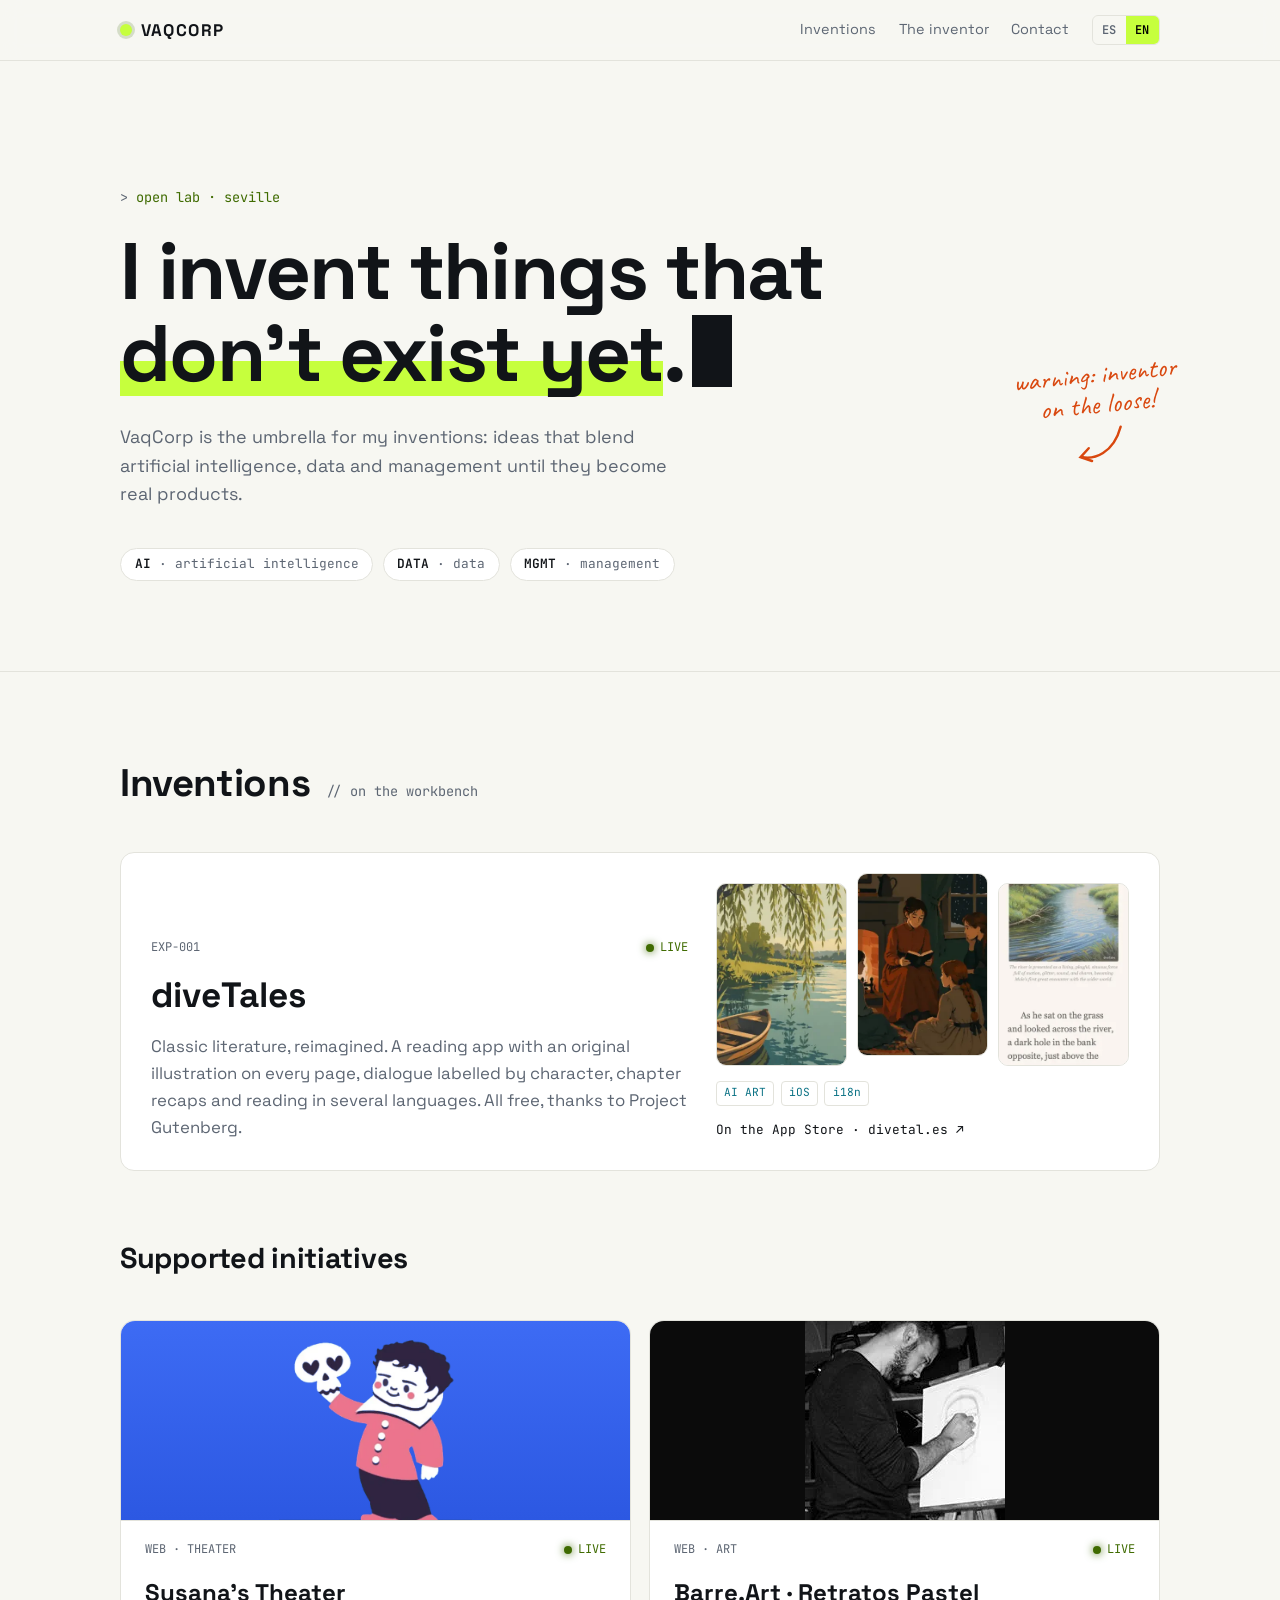
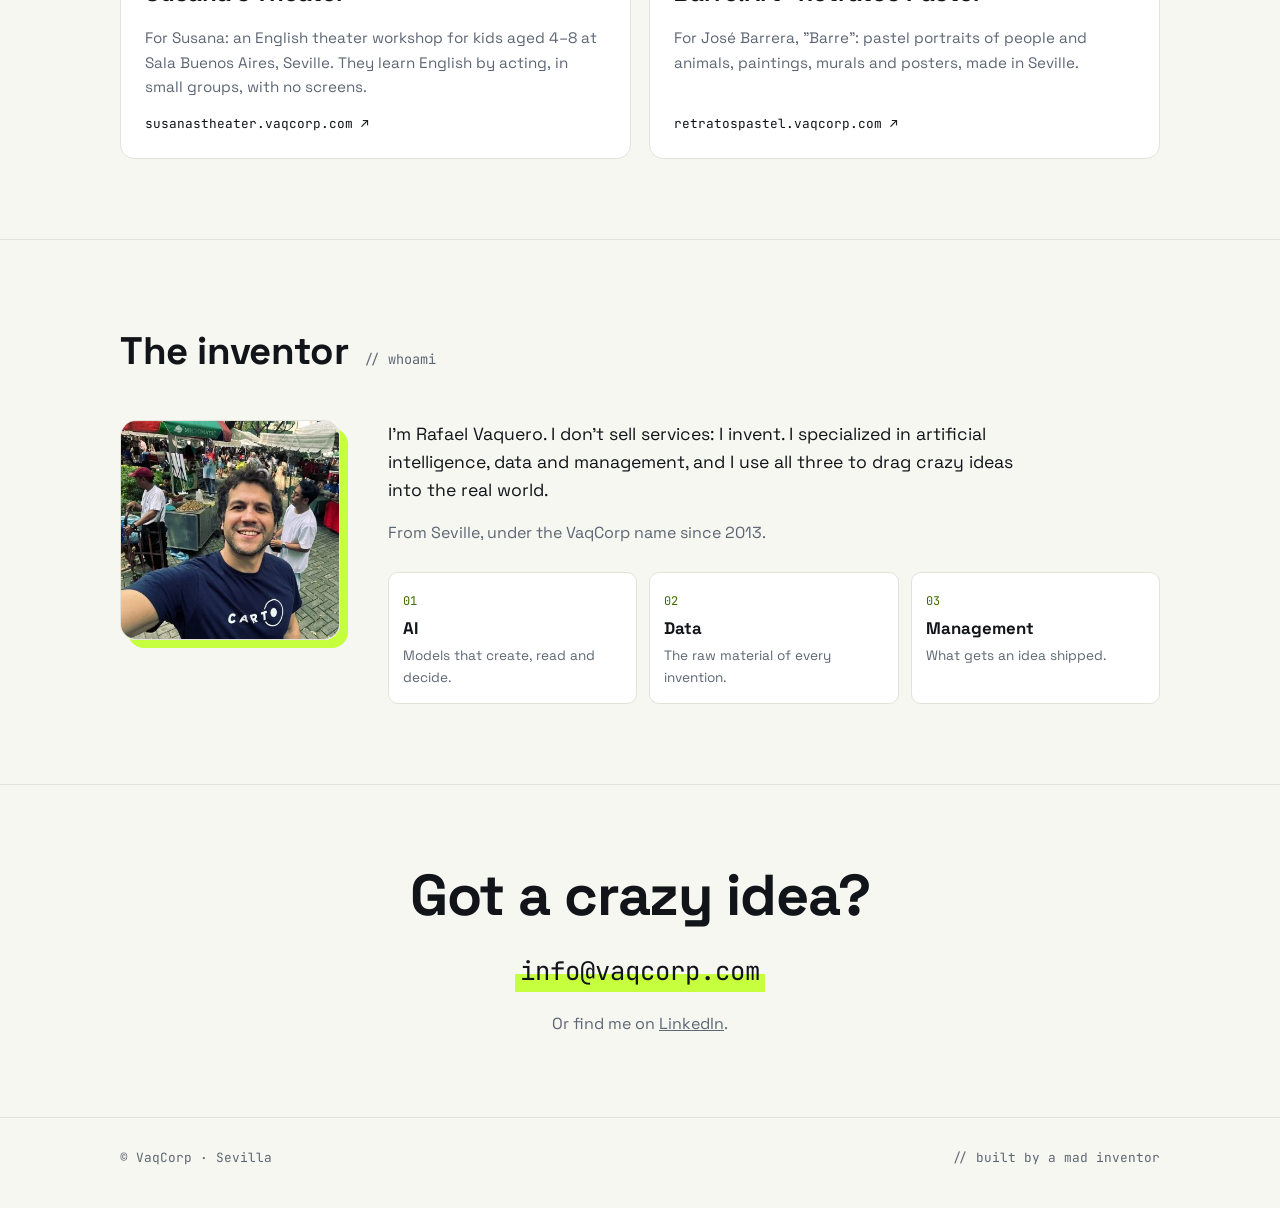
==== index.html @ 62b58700 "Add VaqCorp website Bilingual (ES/EN) single-page site for vaqcorp.com, deployed to GitHub Pages.  C" ====
<!DOCTYPE html>
<html lang="es" data-lang="es">
<head>
<meta charset="UTF-8" />
<meta name="viewport" content="width=device-width, initial-scale=1.0" />
<title>VaqCorp · Rafael Vaquero</title>
<meta name="description" content="VaqCorp — el laboratorio de Rafael Vaquero. IA, datos y gestión convertidos en inventos." />
<link rel="icon" href="data:image/svg+xml,%3Csvg xmlns=%22http://www.w3.org/2000/svg%22 viewBox=%220 0 16 16%22%3E%3Ccircle cx=%228%22 cy=%228%22 r=%227%22 fill=%22%23c6ff3d%22 stroke=%22%23111418%22 stroke-width=%221.5%22/%3E%3C/svg%3E">
<meta property="og:title" content="VaqCorp · Rafael Vaquero" />
<meta property="og:description" content="Inventos con IA, datos y gestión. / Inventions with AI, data and management." />
<meta property="og:image" content="https://vaqcorp.com/img/rafael.webp" />
<link rel="preconnect" href="https://fonts.googleapis.com">
<link rel="preconnect" href="https://fonts.gstatic.com" crossorigin>
<link href="https://fonts.googleapis.com/css2?family=Space+Grotesk:wght@400;500;700&family=JetBrains+Mono:wght@400;600&family=Caveat:wght@600;700&display=swap" rel="stylesheet">
<style>
  :root{--bg:#f7f7f2;--bg-2:#ffffff;--line:#e3e3dc;--text:#111418;--muted:#5d6673;--acc:#c6ff3d;--acc-ink:#3f6b00;--acc-2:#0b7285;--warn:#d9480f}
  *{box-sizing:border-box;margin:0;padding:0}
  html{scroll-behavior:smooth}
  body{background:var(--bg);color:var(--text);font-family:'Space Grotesk',system-ui,sans-serif;line-height:1.6;-webkit-font-smoothing:antialiased}
  [data-lang="es"] [lang="en"],[data-lang="en"] [lang="es"]{display:none!important}
  a{color:inherit}
  .wrap{max-width:1080px;margin:0 auto;padding:0 20px}
  .mono{font-family:'JetBrains Mono',monospace}
  .hand{font-family:'Caveat',cursive}

  nav{position:sticky;top:0;z-index:10;backdrop-filter:blur(10px);background:rgba(247,247,242,.85);border-bottom:1px solid var(--line)}
  nav .wrap{display:flex;align-items:center;justify-content:space-between;height:60px}
  .logo{font-weight:700;letter-spacing:.08em;font-size:1.05rem;text-decoration:none;display:flex;align-items:center;gap:.55rem}
  .logo i{width:12px;height:12px;border-radius:50%;background:var(--acc);box-shadow:0 0 0 3px rgba(63,107,0,.18);display:inline-block}
  .links{display:flex;gap:1.4rem;align-items:center;font-size:.9rem}
  .links a{text-decoration:none;color:var(--muted)} .links a:hover{color:var(--text)}
  .lang{display:flex;border:1px solid var(--line);border-radius:6px;overflow:hidden}
  .lang button{background:none;border:0;color:var(--muted);font:600 .75rem 'JetBrains Mono',monospace;padding:.35rem .6rem;cursor:pointer}
  .lang button[aria-pressed="true"]{background:var(--acc);color:#000}
  @media (max-width:640px){.links a{display:none}}

  .hero{padding:clamp(70px,14vh,150px) 0 90px}
  .hero .wrap{position:relative}
  .tag{color:var(--acc-ink);font-size:.85rem;margin-bottom:1.4rem}
  .tag::before{content:"> ";color:var(--muted)}
  h1{font-size:clamp(2.4rem,7vw,5rem);line-height:1.02;font-weight:700;letter-spacing:-.02em;max-width:14ch}
  h1 em{font-style:normal;background:linear-gradient(transparent 58%,var(--acc) 58%,var(--acc) 92%,transparent 92%)}
  .cursor{display:inline-block;width:.5em;height:.9em;background:var(--text);vertical-align:-.08em;margin-left:.08em;animation:blink 1.1s steps(1) infinite}
  @keyframes blink{50%{opacity:0}}
  .lede{margin-top:1.8rem;max-width:52ch;color:var(--muted);font-size:1.12rem}
  .note{position:absolute;right:0;top:44%;transform:rotate(-6deg);color:var(--warn);font-size:1.7rem;line-height:1.1;text-align:center}
  .note svg{display:block;margin:.3rem auto 0}
  @media (max-width:860px){.note{position:static;transform:rotate(-3deg);margin-top:2rem;text-align:left}.note svg{display:none}}
  .stats{display:flex;flex-wrap:wrap;gap:.6rem;margin-top:2.4rem}
  .chip{border:1px solid var(--line);background:var(--bg-2);border-radius:999px;padding:.35rem .85rem;font-size:.8rem;color:var(--muted)}
  .chip b{color:var(--text);font-weight:600}

  section{padding:80px 0;border-top:1px solid var(--line)}
  .sec-h{display:flex;align-items:baseline;gap:1rem;margin-bottom:2.4rem;flex-wrap:wrap}
  .sec-h h2{font-size:clamp(1.7rem,4vw,2.4rem);letter-spacing:-.01em}
  .sec-h > span{color:var(--muted);font-size:.85rem}

  .exps{display:grid;grid-template-columns:repeat(auto-fit,minmax(290px,1fr));gap:18px}
  .exp{background:var(--bg-2);border:1px solid var(--line);border-radius:14px;padding:24px;display:flex;flex-direction:column;gap:.9rem;text-decoration:none;transition:border-color .2s,transform .2s}
  a.exp:hover{border-color:var(--acc-ink);box-shadow:0 14px 30px -18px rgba(0,0,0,.25);transform:translateY(-3px)}
  .exp-top{display:flex;justify-content:space-between;font-size:.75rem;color:var(--muted)}
  .status{display:flex;align-items:center;gap:.4rem}
  .status::before{content:"";width:8px;height:8px;border-radius:50%;background:currentColor;box-shadow:0 0 8px currentColor}
  .live{color:var(--acc-ink)} .wip{color:var(--warn)}
  .exp h3{font-size:1.5rem}
  .exp p{color:var(--muted);font-size:.95rem;flex:1}
  .exp .stack{display:flex;flex-wrap:wrap;gap:.4rem}
  .exp .stack span{font-size:.7rem;border:1px solid var(--line);border-radius:4px;padding:.15rem .45rem;color:var(--acc-2)}
  .exp .go{font-size:.8rem;color:var(--text)}
  .exp.feature{display:grid;grid-template-columns:minmax(0,1.3fr) minmax(0,1fr);gap:28px;align-items:end;padding:30px}
  .exp.feature h3{font-size:2.2rem;margin:.6rem 0}
  .exp.feature p{font-size:1.05rem;max-width:58ch}
  .feature-side{display:flex;flex-direction:column;gap:.9rem;align-items:flex-start}
  .shots{display:flex;gap:10px;width:100%}
  .shots img{flex:1 1 0;width:0;min-width:0;height:auto;aspect-ratio:5/7;object-fit:cover;border-radius:10px;border:1px solid var(--line)}
  .shots img:nth-child(2){transform:translateY(-10px)}
  .thumb{margin:-24px -24px .3rem;height:200px;overflow:hidden;border-radius:14px 14px 0 0;border-bottom:1px solid var(--line);background:var(--bg)}
  .thumb img{display:block;width:100%;height:100%;transition:transform .4s}
  .thumb img.cover{object-fit:cover;object-position:50% 30%}
  .thumb.gallery{display:flex;gap:2px}
  .thumb.gallery img{flex:1 1 0;width:0;min-width:0}
  .thumb-barre{background:#0b0b0b;display:grid;place-items:center}
  .thumb-barre img{width:200px;height:200px;object-fit:cover}
  .thumb-susana{background:linear-gradient(180deg,#3d6bf4,#2c58e2);display:grid;place-items:end center}
  .thumb-susana img{width:auto;height:180px;object-fit:contain}
  a.exp:hover .thumb img{transform:scale(1.04)}
  @media (max-width:760px){.exp.feature{grid-template-columns:1fr}}
  .sec-h.sub{margin-top:64px}
  .sec-h.sub h2{font-size:clamp(1.4rem,3vw,1.8rem)}

  .about{display:grid;grid-template-columns:220px 1fr;gap:48px;align-items:start}
  @media (max-width:760px){.about{grid-template-columns:1fr}}
  .photo{width:220px;height:220px;object-fit:cover;border-radius:16px;border:1px solid var(--line);box-shadow:8px 8px 0 var(--acc);display:block}
  .about p{font-size:1.1rem;margin-bottom:1rem;max-width:60ch}
  .about p.muted{color:var(--muted);font-size:1rem}
  .pillars{display:grid;grid-template-columns:repeat(3,1fr);gap:12px;margin-top:1.6rem}
  @media (max-width:560px){.pillars{grid-template-columns:1fr}}
  .pillar{border:1px solid var(--line);border-radius:10px;padding:14px;background:var(--bg-2)}
  .pillar .mono{color:var(--acc-ink);font-size:.75rem}
  .pillar h4{margin:.2rem 0 .2rem;font-size:1.05rem}
  .pillar p{font-size:.85rem;color:var(--muted);margin:0}

  .contact{text-align:center}
  .contact h2{font-size:clamp(2rem,6vw,3.6rem);letter-spacing:-.02em;line-height:1.05}
  .contact .mail{display:inline-block;margin-top:1.6rem;font-size:clamp(1.1rem,3.4vw,1.6rem);color:var(--text);text-decoration:none;background:linear-gradient(transparent 55%,var(--acc) 55%);padding:0 .2em}
  .contact .sub{margin-top:1.2rem;color:var(--muted)}
  footer{padding:30px 0 40px;color:var(--muted);font-size:.8rem;border-top:1px solid var(--line)}
  footer .wrap{display:flex;justify-content:space-between;flex-wrap:wrap;gap:.6rem}
</style>
</head>
<body>
<nav><div class="wrap">
  <a class="logo" href="#"><i></i>VAQCORP</a>
  <div class="links">
    <a href="#experimentos"><span lang="es">Inventos</span><span lang="en">Inventions</span></a>
    <a href="#inventor"><span lang="es">El inventor</span><span lang="en">The inventor</span></a>
    <a href="#contacto"><span lang="es">Contacto</span><span lang="en">Contact</span></a>
    <div class="lang" role="group" aria-label="Idioma / Language">
      <button data-set-lang="es">ES</button><button data-set-lang="en">EN</button>
    </div>
  </div>
</div></nav>

<header class="hero"><div class="wrap">
  <p class="tag mono"><span lang="es">laboratorio abierto · sevilla</span><span lang="en">open lab · seville</span></p>
  <h1><span lang="es">Invento cosas que <em>todavía no existen</em>.</span><span lang="en">I invent things that <em>don't exist yet</em>.</span><span class="cursor"></span></h1>
  <p class="lede"><span lang="es">VaqCorp es el paraguas bajo el que viven mis inventos: ideas que combinan inteligencia artificial, datos y gestión para convertirse en productos reales.</span><span lang="en">VaqCorp is the umbrella for my inventions: ideas that blend artificial intelligence, data and management until they become real products.</span></p>
  <div class="stats mono">
    <span class="chip"><b>AI</b> · <span lang="es">inteligencia artificial</span><span lang="en">artificial intelligence</span></span>
    <span class="chip"><b>DATA</b> · <span lang="es">datos</span><span lang="en">data</span></span>
    <span class="chip"><b>MGMT</b> · <span lang="es">gestión</span><span lang="en">management</span></span>
  </div>
  <div class="note hand" aria-hidden="true">
    <span lang="es">¡cuidado, inventor<br>suelto!</span><span lang="en">warning: inventor<br>on the loose!</span>
    <svg width="60" height="40" viewBox="0 0 60 40" fill="none" stroke="currentColor" stroke-width="2.5" stroke-linecap="round"><path d="M50 4 C 40 30, 20 34, 8 30"/><path d="M16 22 L7 30 L18 35"/></svg>
  </div>
</div></header>

<section id="experimentos"><div class="wrap">
  <div class="sec-h"><h2><span lang="es">Inventos</span><span lang="en">Inventions</span></h2><span class="mono">// <span lang="es">en el banco de pruebas</span><span lang="en">on the workbench</span></span></div>
  <a class="exp feature" href="https://divetal.es" target="_blank" rel="noopener">
    <div>
      <div class="exp-top mono"><span>EXP-001</span><span class="status live">LIVE</span></div>
      <h3>diveTales</h3>
      <p><span lang="es">Los clásicos de la literatura, reimaginados. Una app de lectura con una ilustración original en cada página, diálogos etiquetados por personaje, resúmenes por capítulo y lectura en varios idiomas. Todo gratis, gracias a Project Gutenberg.</span><span lang="en">Classic literature, reimagined. A reading app with an original illustration on every page, dialogue labelled by character, chapter recaps and reading in several languages. All free, thanks to Project Gutenberg.</span></p>
    </div>
    <div class="feature-side">
      <div class="shots">
        <img src="img/divetales-1.webp" alt="" width="300" height="420" loading="lazy">
        <img src="img/divetales-2.webp" alt="" width="300" height="420" loading="lazy">
        <img src="img/divetales-3.webp" alt="" width="300" height="420" loading="lazy">
      </div>
      <div class="stack mono"><span>AI ART</span><span>iOS</span><span>i18n</span></div>
      <span class="go mono"><span lang="es">Disponible en App Store</span><span lang="en">On the App Store</span> · divetal.es ↗</span>
    </div>
  </a>

  <div class="sec-h sub"><h2><span lang="es">Iniciativas apoyadas</span><span lang="en">Supported initiatives</span></h2></div>
  <div class="exps">
    <a class="exp" href="https://susanastheater.vaqcorp.com" target="_blank" rel="noopener">
      <div class="thumb thumb-susana"><img src="img/susana.webp" alt="" width="480" height="449" loading="lazy"></div>
      <div class="exp-top mono"><span><span lang="es">WEB · TEATRO</span><span lang="en">WEB · THEATER</span></span><span class="status live">LIVE</span></div>
      <h3>Susana's Theater</h3>
      <p><span lang="es">Para Susana: un taller de teatro en inglés para niños de 4 a 8 años en la Sala Buenos Aires de Sevilla. Aprenden inglés actuando, en grupos reducidos y sin pantallas.</span><span lang="en">For Susana: an English theater workshop for kids aged 4–8 at Sala Buenos Aires, Seville. They learn English by acting, in small groups, with no screens.</span></p>
      <span class="go mono">susanastheater.vaqcorp.com ↗</span>
    </a>
    <a class="exp" href="http://retratospastel.vaqcorp.com" target="_blank" rel="noopener">
      <div class="thumb thumb-barre"><img src="img/barre.webp" alt="José Barrera dibujando un retrato" width="200" height="200" loading="lazy"></div>
      <div class="exp-top mono"><span><span lang="es">WEB · ARTE</span><span lang="en">WEB · ART</span></span><span class="status live">LIVE</span></div>
      <h3>Barre.Art · Retratos Pastel</h3>
      <p><span lang="es">Para José Barrera, «Barre»: retratos al pastel de personas y animales, cuadros, murales y carteles, pintados en Sevilla.</span><span lang="en">For José Barrera, "Barre": pastel portraits of people and animals, paintings, murals and posters, made in Seville.</span></p>
      <span class="go mono">retratospastel.vaqcorp.com ↗</span>
    </a>
  </div>
</div></section>

<section id="inventor"><div class="wrap">
  <div class="sec-h"><h2><span lang="es">El inventor</span><span lang="en">The inventor</span></h2><span class="mono">// whoami</span></div>
  <div class="about">
    <img class="photo" src="img/rafael.webp" alt="Rafael Vaquero" width="400" height="400">
    <div>
      <p><span lang="es">Soy Rafael Vaquero. No vendo servicios: invento. Me especialicé en inteligencia artificial, datos y gestión, y uso las tres cosas para llevar ideas locas hasta el mundo real.</span><span lang="en">I'm Rafael Vaquero. I don't sell services: I invent. I specialized in artificial intelligence, data and management, and I use all three to drag crazy ideas into the real world.</span></p>
      <p class="muted"><span lang="es">Desde Sevilla, bajo el nombre de VaqCorp desde 2013.</span><span lang="en">From Seville, under the VaqCorp name since 2013.</span></p>
      <div class="pillars">
        <div class="pillar"><span class="mono">01</span><h4>AI</h4><p><span lang="es">Modelos que crean, leen y deciden.</span><span lang="en">Models that create, read and decide.</span></p></div>
        <div class="pillar"><span class="mono">02</span><h4><span lang="es">Datos</span><span lang="en">Data</span></h4><p><span lang="es">La materia prima de cada invento.</span><span lang="en">The raw material of every invention.</span></p></div>
        <div class="pillar"><span class="mono">03</span><h4><span lang="es">Gestión</span><span lang="en">Management</span></h4><p><span lang="es">Lo que hace que una idea se lance.</span><span lang="en">What gets an idea shipped.</span></p></div>
      </div>
    </div>
  </div>
</div></section>

<section id="contacto" class="contact"><div class="wrap">
  <h2><span lang="es">¿Tienes una idea loca?</span><span lang="en">Got a crazy idea?</span></h2>
  <a class="mail mono" href="mailto:info@vaqcorp.com">info@vaqcorp.com</a>
  <p class="sub"><span lang="es">O escríbeme en</span><span lang="en">Or find me on</span> <a href="https://www.linkedin.com/in/rafael-vaquero-4687ab69/" target="_blank" rel="noopener">LinkedIn</a>.</p>
</div></section>

<footer><div class="wrap mono"><span>© VaqCorp · Sevilla</span><span>// built by a mad inventor</span></div></footer>

<script>
  const root=document.documentElement;
  function setLang(l){root.dataset.lang=l;root.lang=l;try{localStorage.setItem('lang',l)}catch(e){}
    document.querySelectorAll('[data-set-lang]').forEach(b=>b.setAttribute('aria-pressed',b.dataset.setLang===l))}
  document.querySelectorAll('[data-set-lang]').forEach(b=>b.addEventListener('click',()=>setLang(b.dataset.setLang)));
  let saved;try{saved=localStorage.getItem('lang')}catch(e){}
  setLang(saved||((navigator.language||'es').toLowerCase().startsWith('es')?'es':'en'));
</script>
</body>
</html>
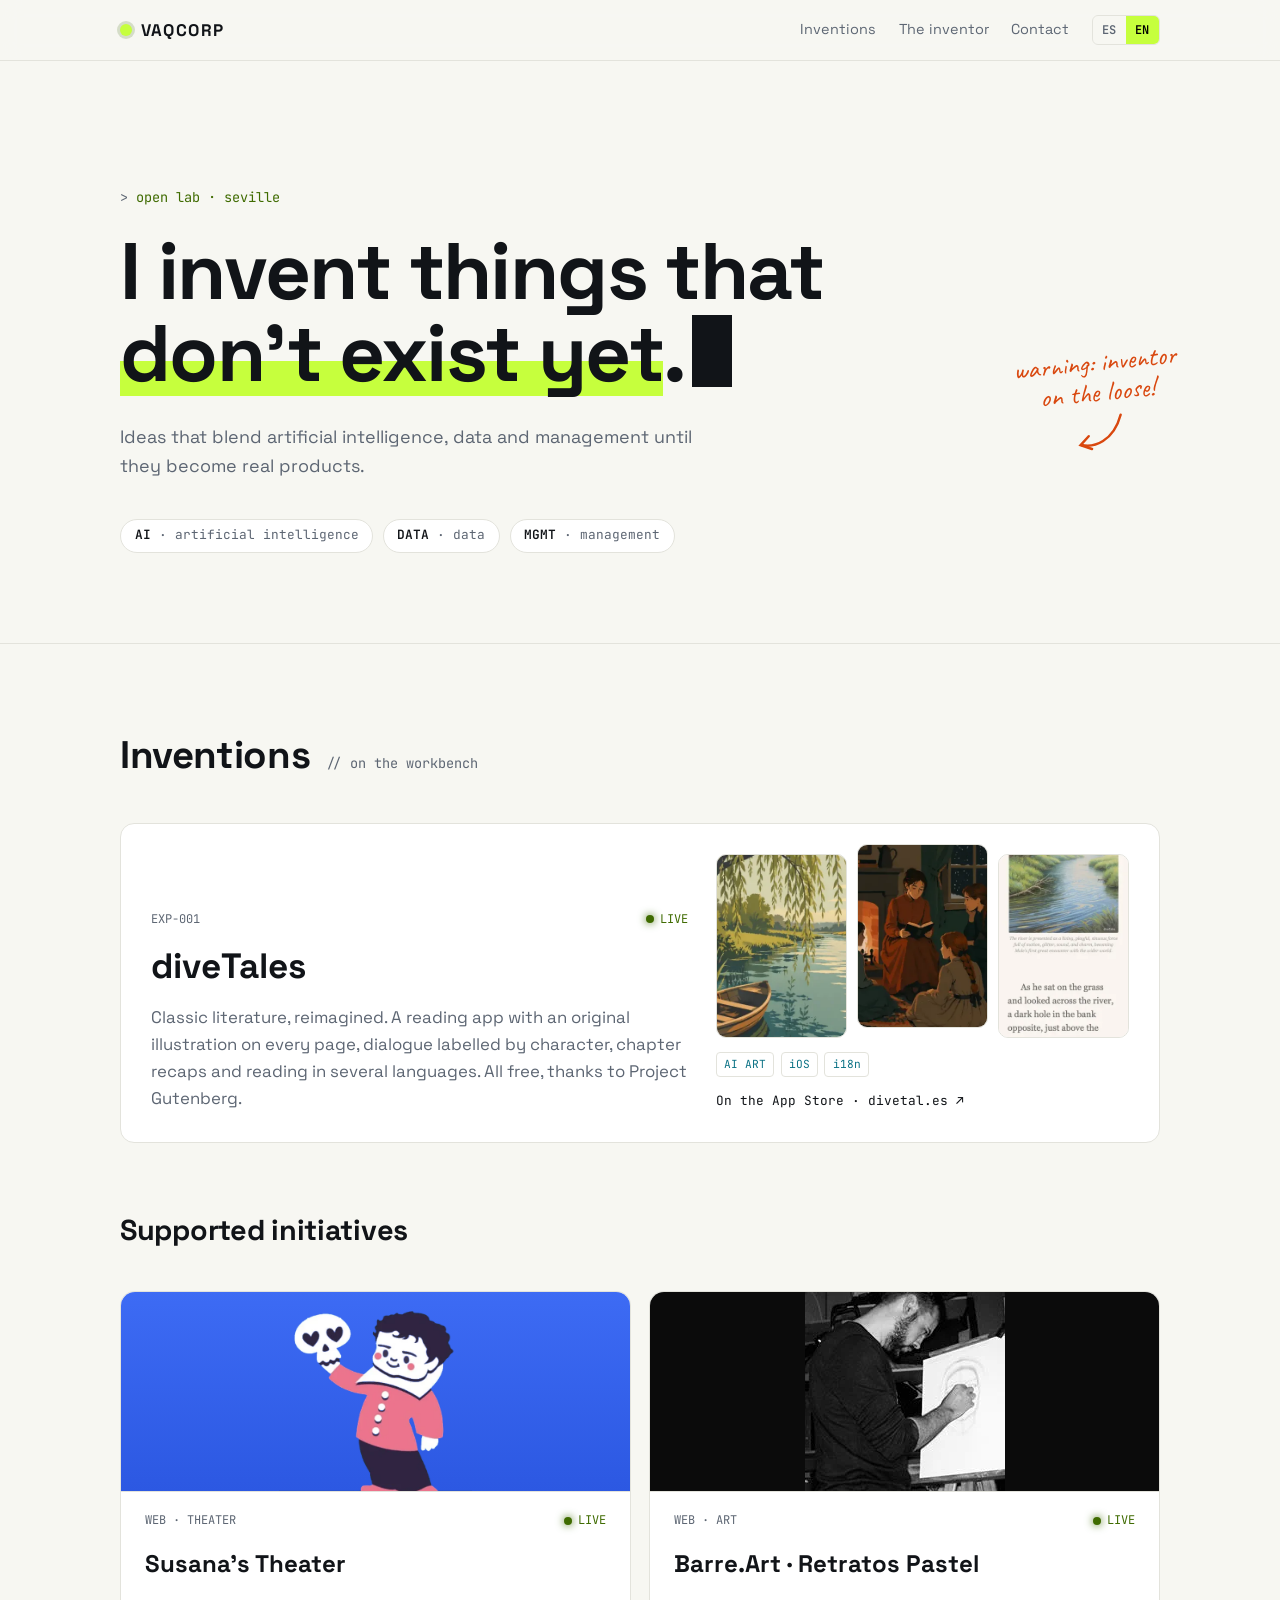
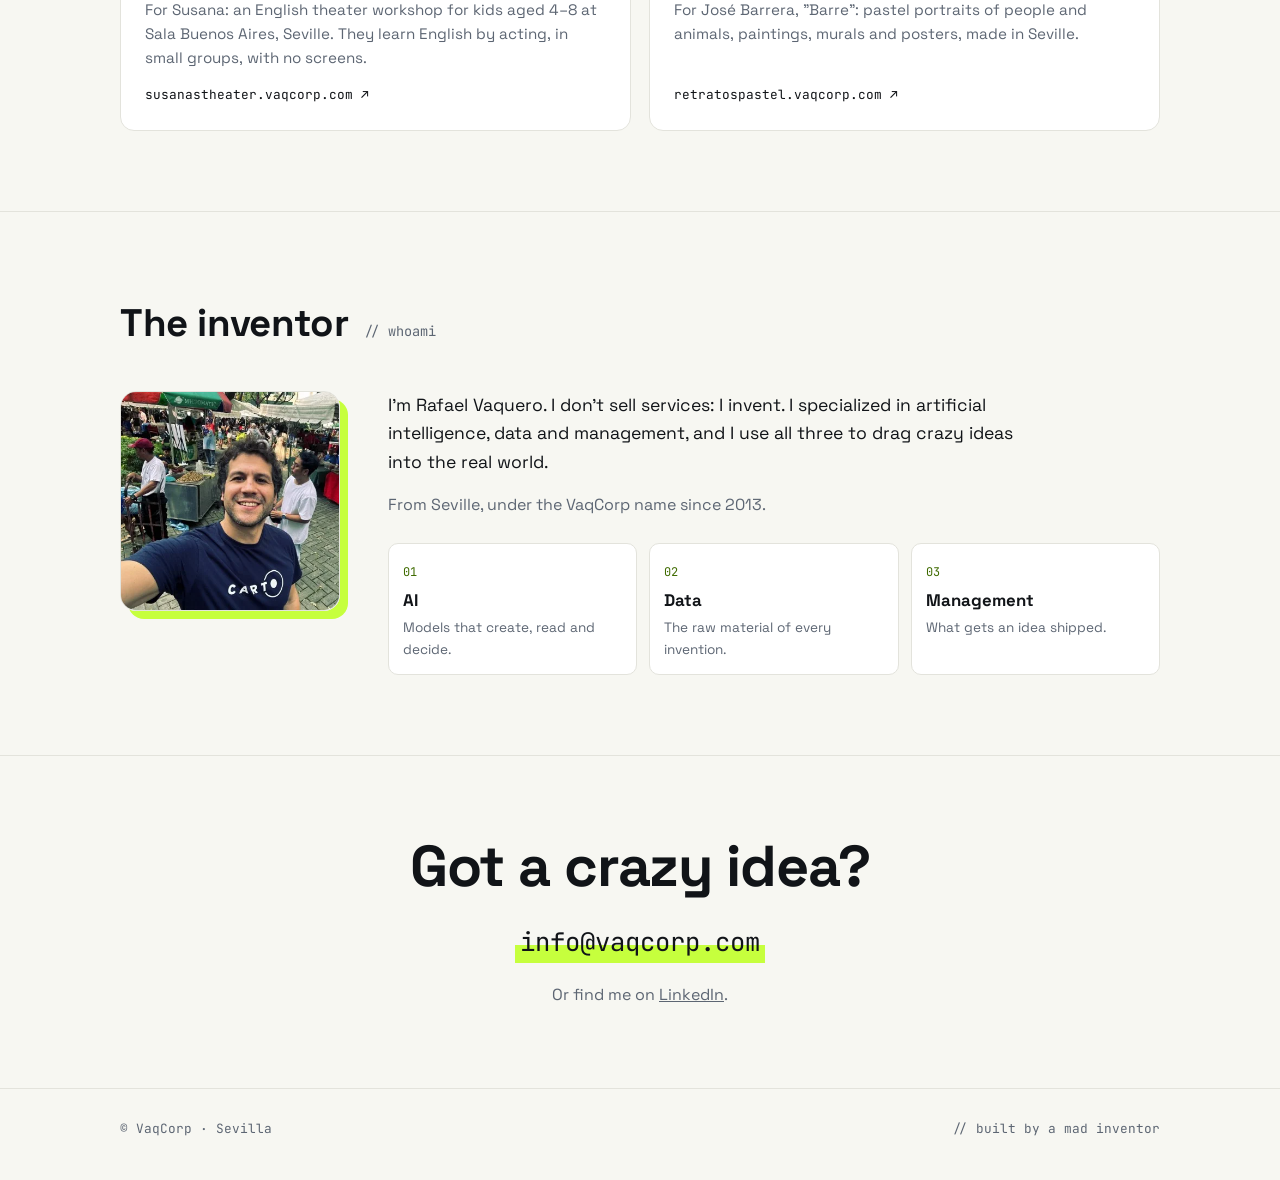
==== commit fee0b6e9: "Drop 'umbrella' line from hero Co-Authored-By: Claude Opus 5.5 <noreply@anthropic.com> Claude-Sessio" ====
--- a/index.html
+++ b/index.html
@@ -124,7 +124,7 @@
 <header class="hero"><div class="wrap">
   <p class="tag mono"><span lang="es">laboratorio abierto · sevilla</span><span lang="en">open lab · seville</span></p>
   <h1><span lang="es">Invento cosas que <em>todavía no existen</em>.</span><span lang="en">I invent things that <em>don't exist yet</em>.</span><span class="cursor"></span></h1>
-  <p class="lede"><span lang="es">VaqCorp es el paraguas bajo el que viven mis inventos: ideas que combinan inteligencia artificial, datos y gestión para convertirse en productos reales.</span><span lang="en">VaqCorp is the umbrella for my inventions: ideas that blend artificial intelligence, data and management until they become real products.</span></p>
+  <p class="lede"><span lang="es">Ideas que combinan inteligencia artificial, datos y gestión hasta convertirse en productos reales.</span><span lang="en">Ideas that blend artificial intelligence, data and management until they become real products.</span></p>
   <div class="stats mono">
     <span class="chip"><b>AI</b> · <span lang="es">inteligencia artificial</span><span lang="en">artificial intelligence</span></span>
     <span class="chip"><b>DATA</b> · <span lang="es">datos</span><span lang="en">data</span></span>
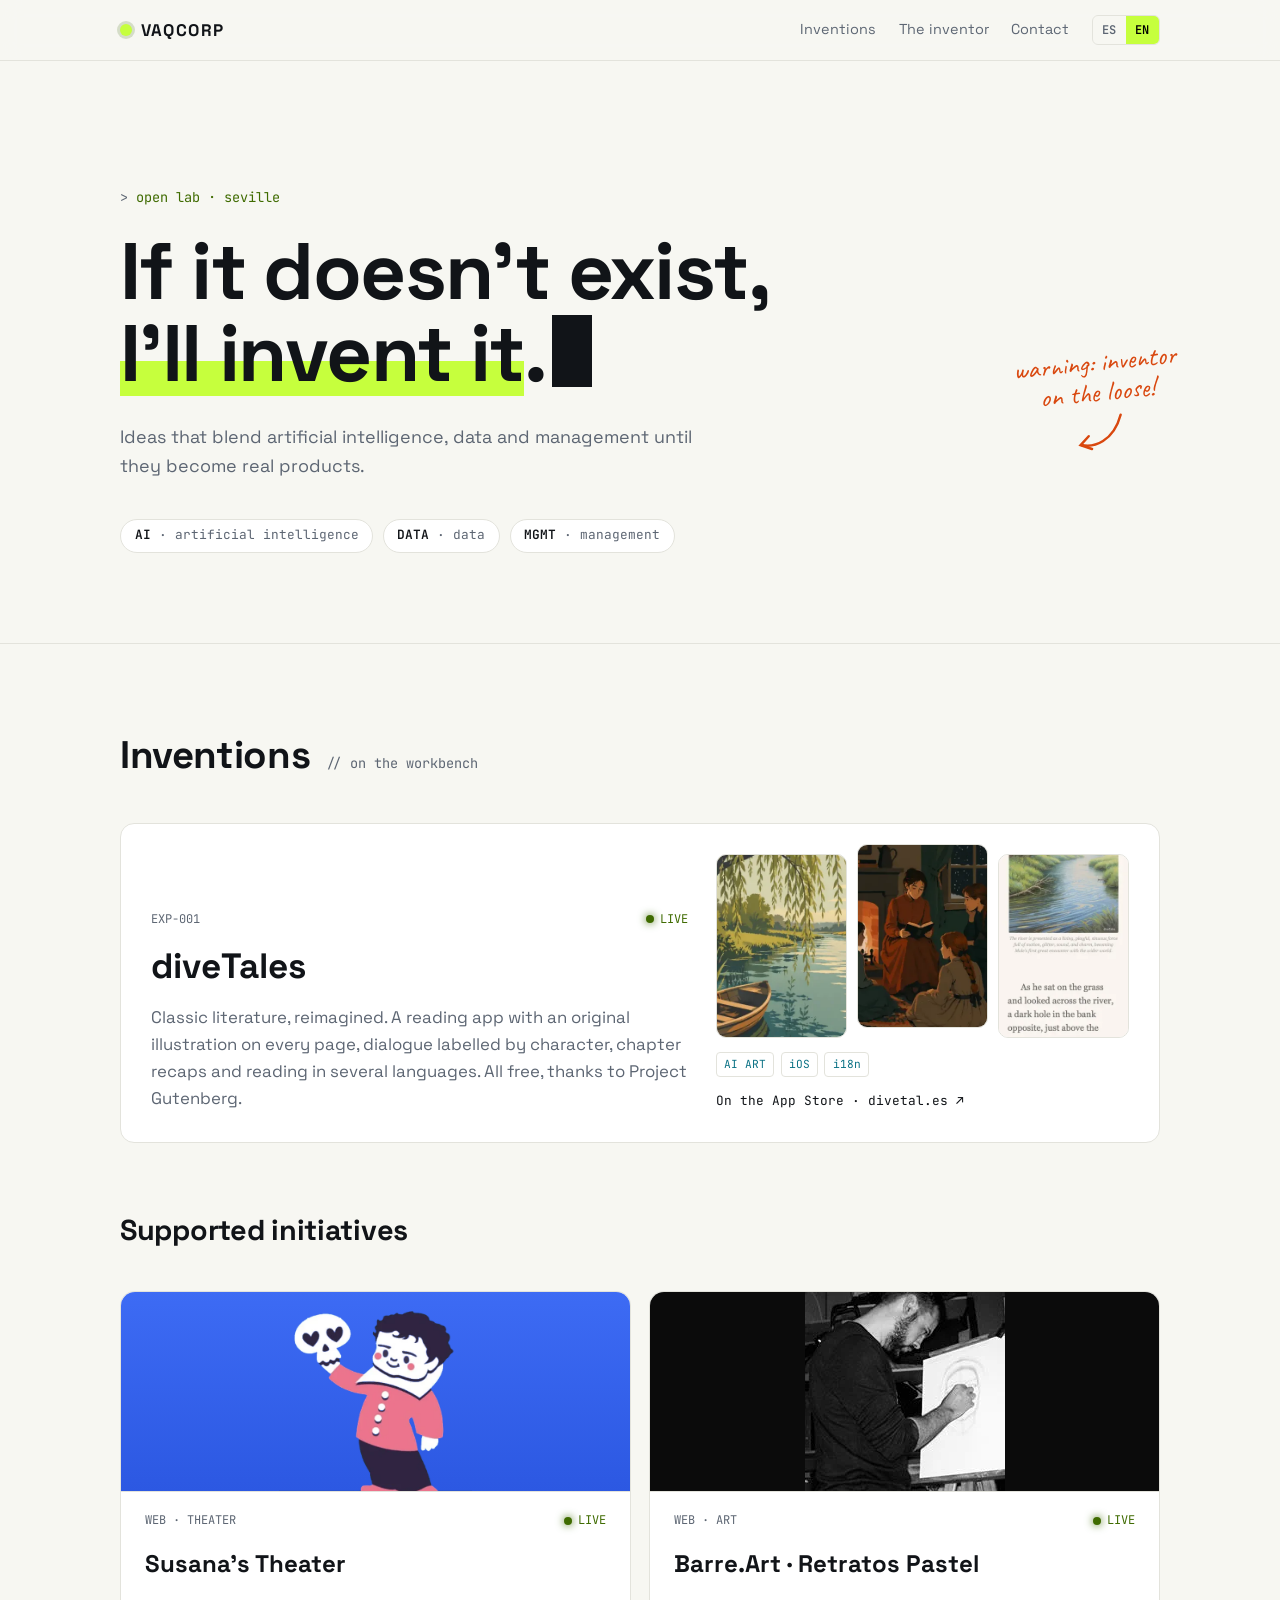
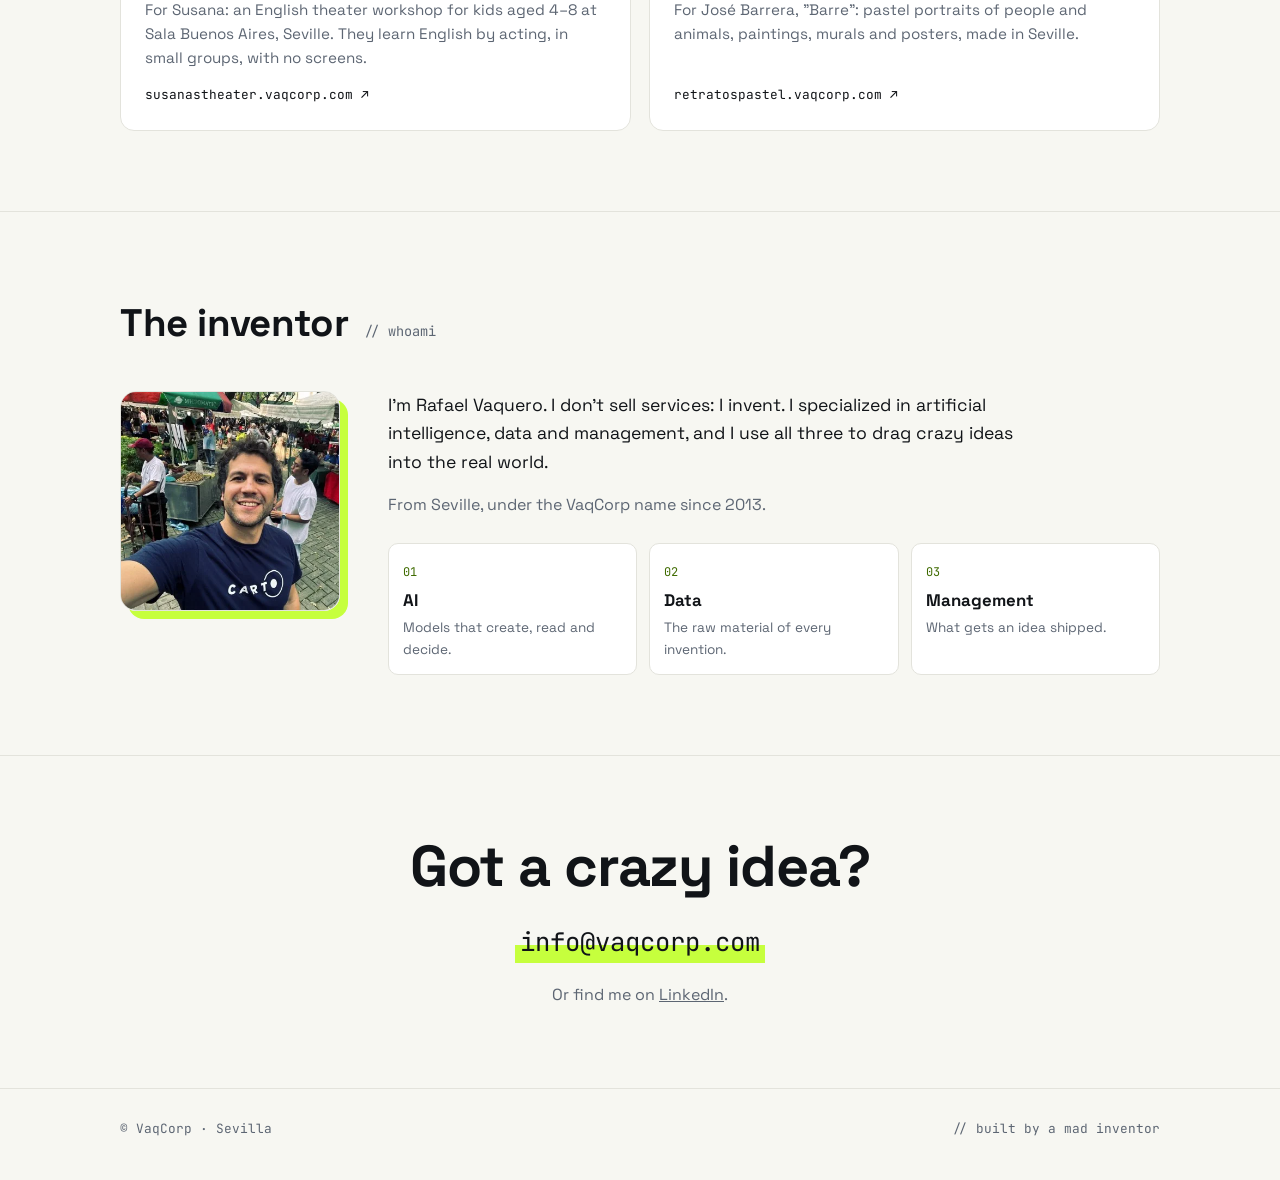
==== commit 55c86cda: "New headline: 'Si no existe, lo invento' Co-Authored-By: Claude Opus 5.5 <noreply@anthropic.com> Cla" ====
--- a/index.html
+++ b/index.html
@@ -123,7 +123,7 @@
 
 <header class="hero"><div class="wrap">
   <p class="tag mono"><span lang="es">laboratorio abierto · sevilla</span><span lang="en">open lab · seville</span></p>
-  <h1><span lang="es">Invento cosas que <em>todavía no existen</em>.</span><span lang="en">I invent things that <em>don't exist yet</em>.</span><span class="cursor"></span></h1>
+  <h1><span lang="es">Si no existe, <em>lo invento</em>.</span><span lang="en">If it doesn't exist, <em>I'll invent it</em>.</span><span class="cursor"></span></h1>
   <p class="lede"><span lang="es">Ideas que combinan inteligencia artificial, datos y gestión hasta convertirse en productos reales.</span><span lang="en">Ideas that blend artificial intelligence, data and management until they become real products.</span></p>
   <div class="stats mono">
     <span class="chip"><b>AI</b> · <span lang="es">inteligencia artificial</span><span lang="en">artificial intelligence</span></span>
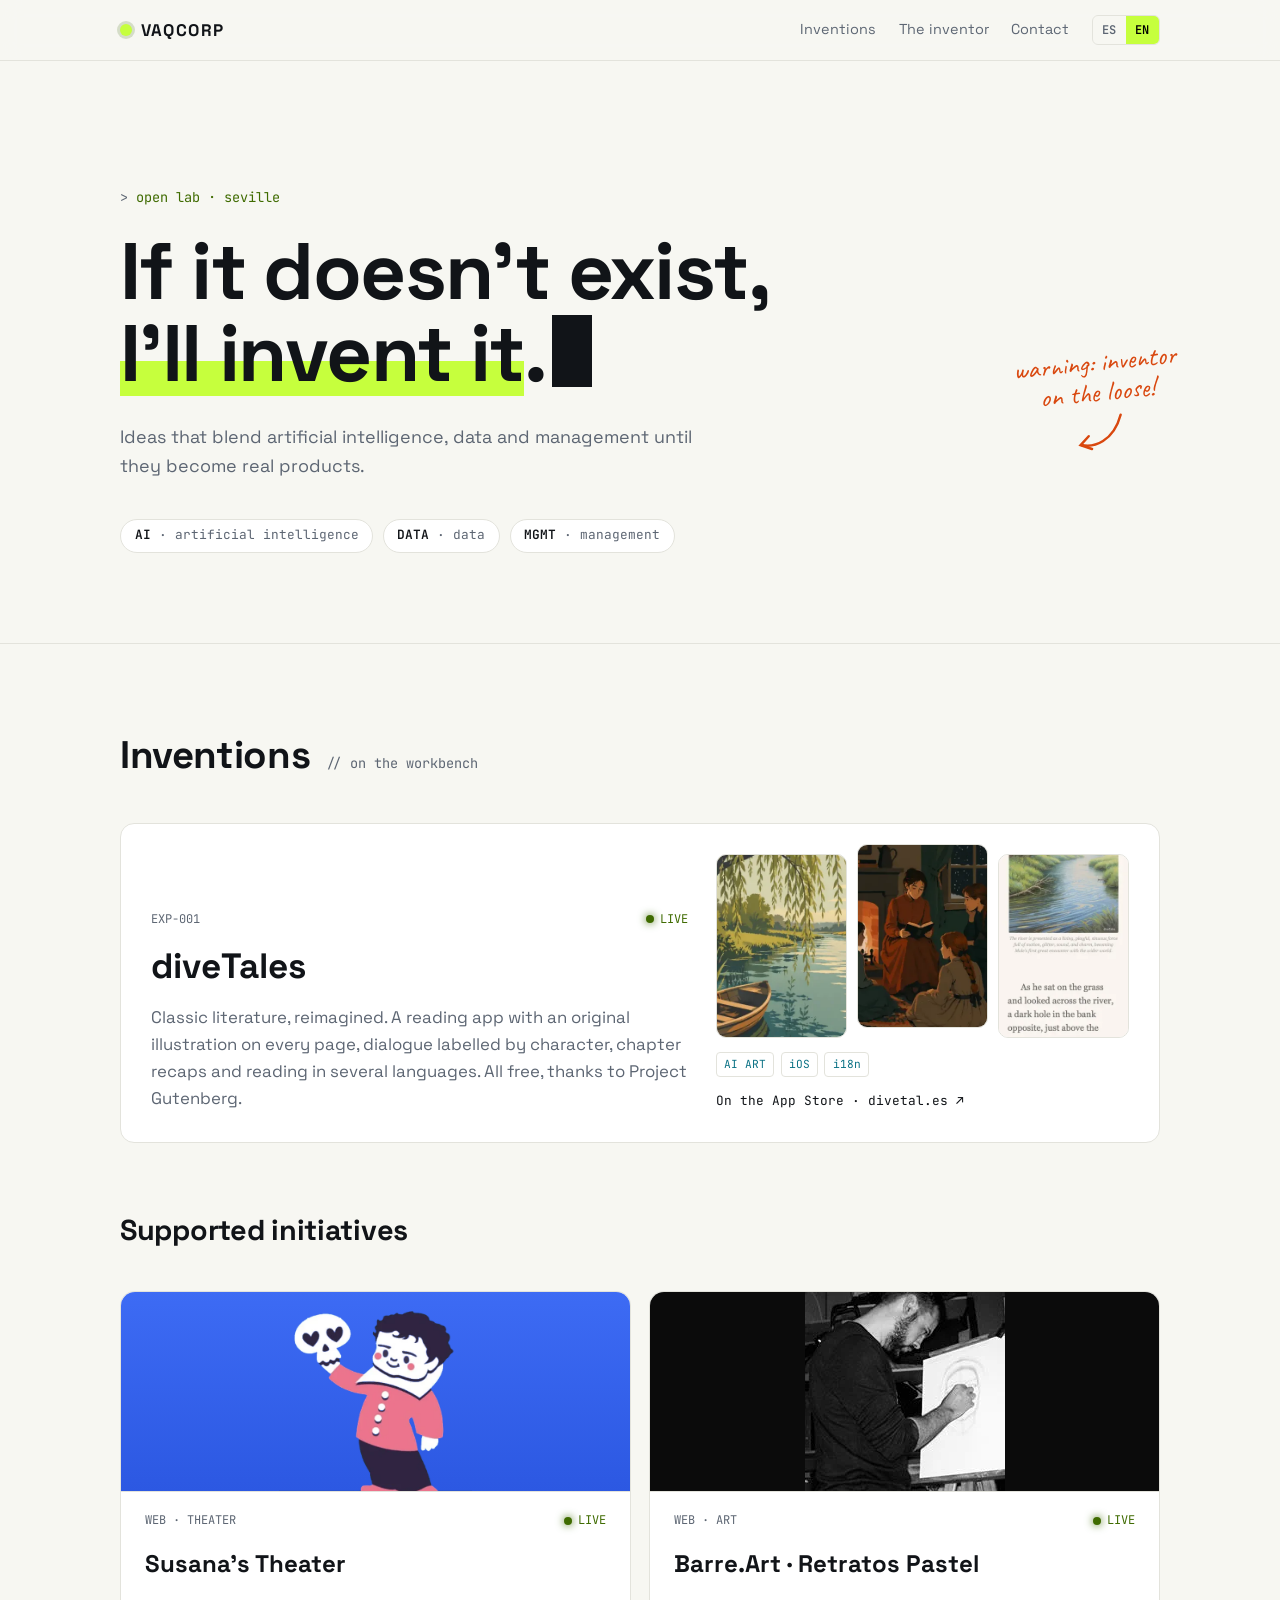
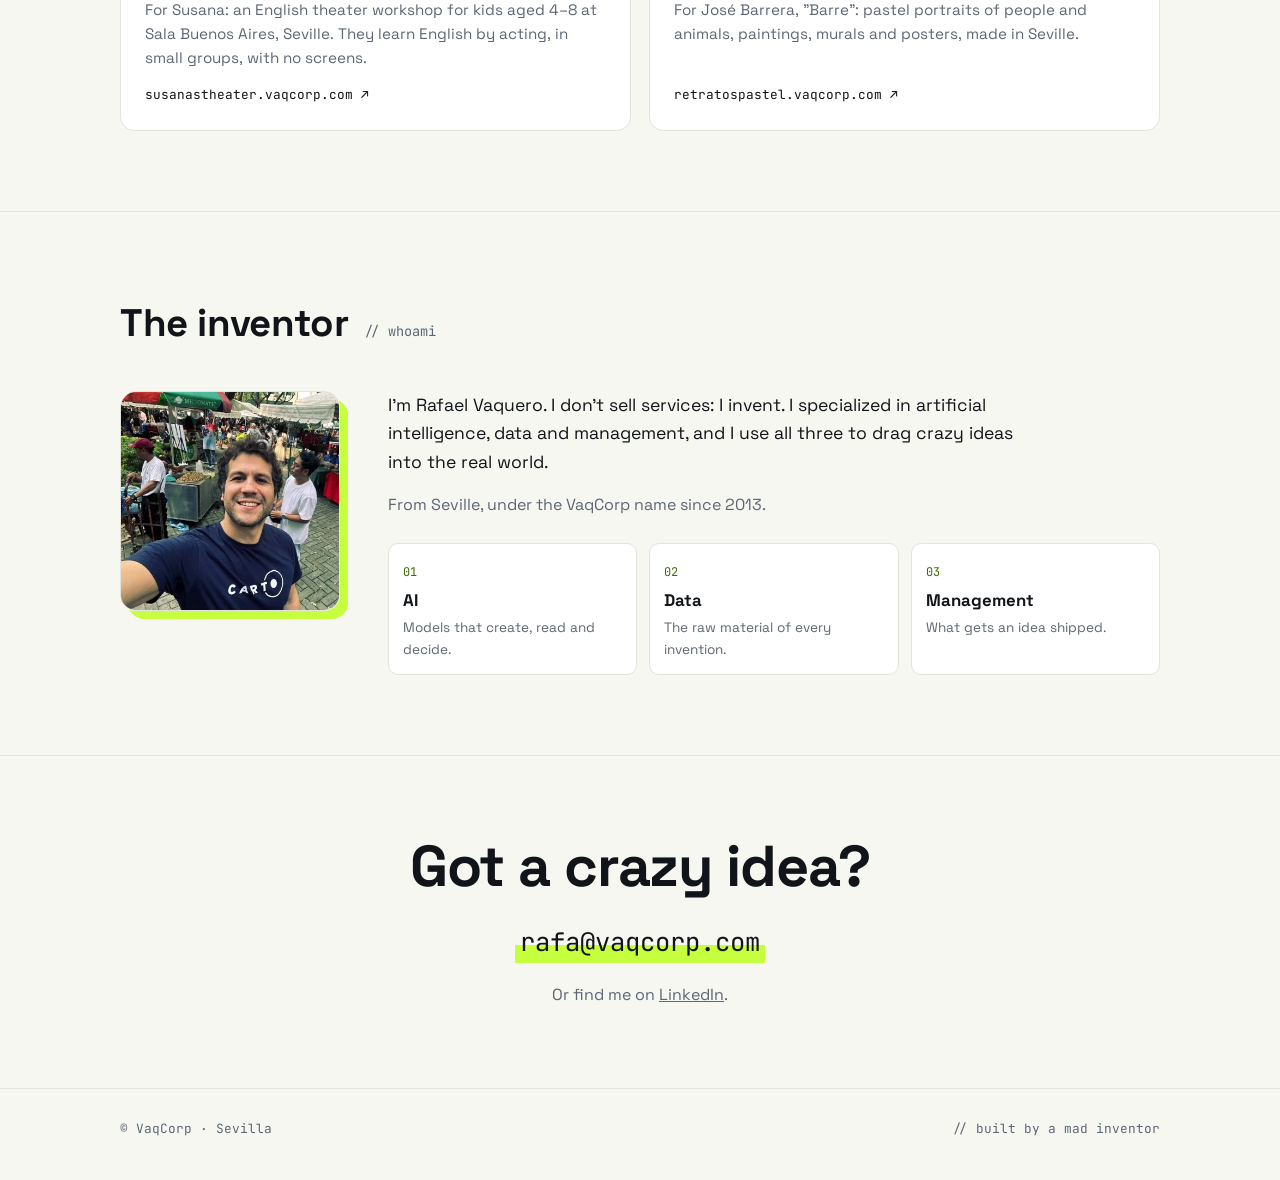
==== commit 4c22d3fa: "Use rafa@vaqcorp.com as contact email Co-Authored-By: Claude Opus 5.5 <noreply@anthropic.com> Claude" ====
--- a/index.html
+++ b/index.html
@@ -192,7 +192,7 @@
 
 <section id="contacto" class="contact"><div class="wrap">
   <h2><span lang="es">¿Tienes una idea loca?</span><span lang="en">Got a crazy idea?</span></h2>
-  <a class="mail mono" href="mailto:info@vaqcorp.com">info@vaqcorp.com</a>
+  <a class="mail mono" href="mailto:rafa@vaqcorp.com">rafa@vaqcorp.com</a>
   <p class="sub"><span lang="es">O escríbeme en</span><span lang="en">Or find me on</span> <a href="https://www.linkedin.com/in/rafael-vaquero-4687ab69/" target="_blank" rel="noopener">LinkedIn</a>.</p>
 </div></section>
 
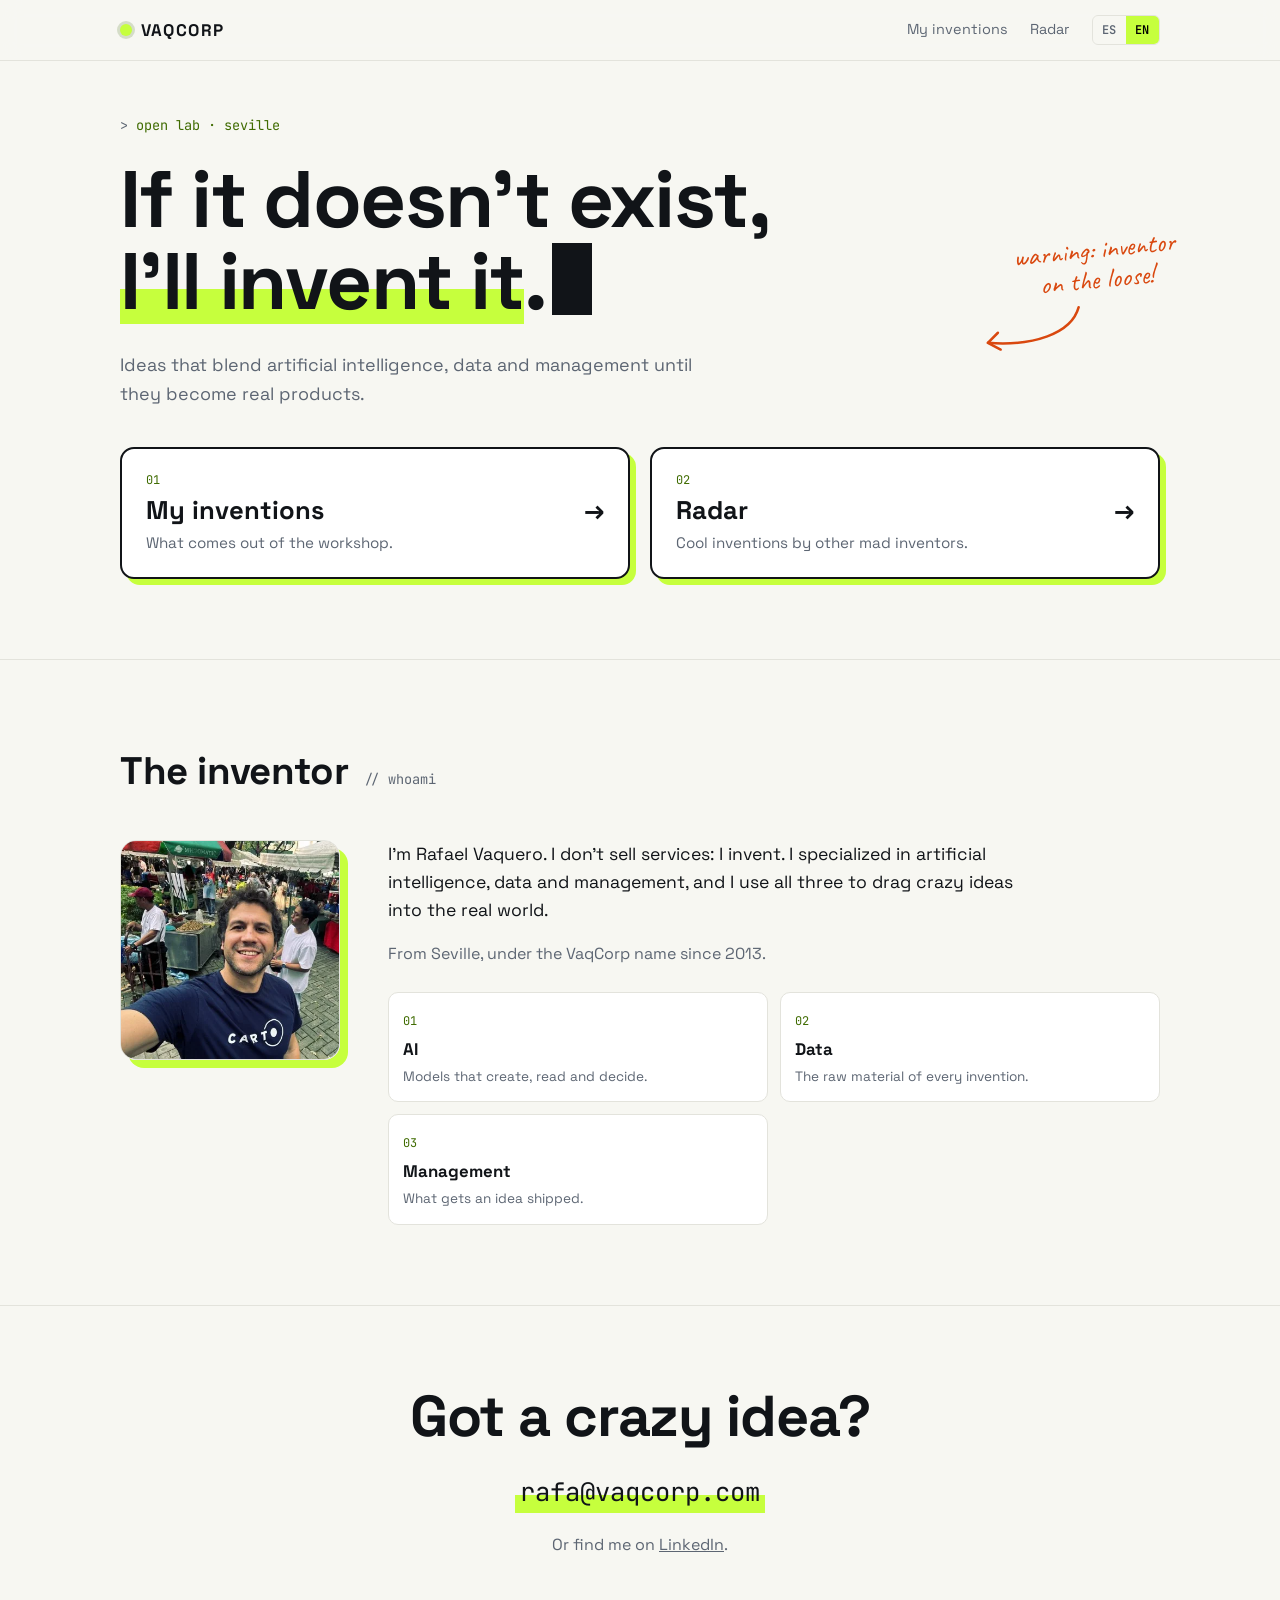
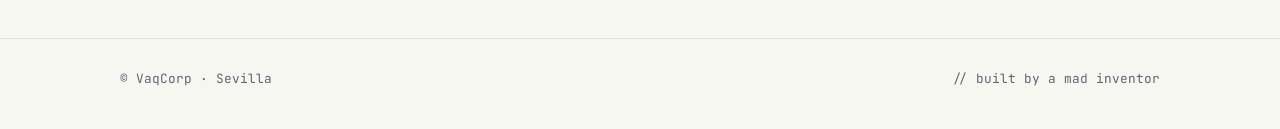
==== commit be38e8b6: "Split site into pages and add Radar Home now links to separate Mis inventos and Radar pages. Radar l" ====
--- a/index.html
+++ b/index.html
@@ -12,109 +12,15 @@
 <link rel="preconnect" href="https://fonts.googleapis.com">
 <link rel="preconnect" href="https://fonts.gstatic.com" crossorigin>
 <link href="https://fonts.googleapis.com/css2?family=Space+Grotesk:wght@400;500;700&family=JetBrains+Mono:wght@400;600&family=Caveat:wght@600;700&display=swap" rel="stylesheet">
-<style>
-  :root{--bg:#f7f7f2;--bg-2:#ffffff;--line:#e3e3dc;--text:#111418;--muted:#5d6673;--acc:#c6ff3d;--acc-ink:#3f6b00;--acc-2:#0b7285;--warn:#d9480f}
-  *{box-sizing:border-box;margin:0;padding:0}
-  html{scroll-behavior:smooth}
-  body{background:var(--bg);color:var(--text);font-family:'Space Grotesk',system-ui,sans-serif;line-height:1.6;-webkit-font-smoothing:antialiased}
-  [data-lang="es"] [lang="en"],[data-lang="en"] [lang="es"]{display:none!important}
-  a{color:inherit}
-  .wrap{max-width:1080px;margin:0 auto;padding:0 20px}
-  .mono{font-family:'JetBrains Mono',monospace}
-  .hand{font-family:'Caveat',cursive}
-
-  nav{position:sticky;top:0;z-index:10;backdrop-filter:blur(10px);background:rgba(247,247,242,.85);border-bottom:1px solid var(--line)}
-  nav .wrap{display:flex;align-items:center;justify-content:space-between;height:60px}
-  .logo{font-weight:700;letter-spacing:.08em;font-size:1.05rem;text-decoration:none;display:flex;align-items:center;gap:.55rem}
-  .logo i{width:12px;height:12px;border-radius:50%;background:var(--acc);box-shadow:0 0 0 3px rgba(63,107,0,.18);display:inline-block}
-  .links{display:flex;gap:1.4rem;align-items:center;font-size:.9rem}
-  .links a{text-decoration:none;color:var(--muted)} .links a:hover{color:var(--text)}
-  .lang{display:flex;border:1px solid var(--line);border-radius:6px;overflow:hidden}
-  .lang button{background:none;border:0;color:var(--muted);font:600 .75rem 'JetBrains Mono',monospace;padding:.35rem .6rem;cursor:pointer}
-  .lang button[aria-pressed="true"]{background:var(--acc);color:#000}
-  @media (max-width:640px){.links a{display:none}}
-
-  .hero{padding:clamp(70px,14vh,150px) 0 90px}
-  .hero .wrap{position:relative}
-  .tag{color:var(--acc-ink);font-size:.85rem;margin-bottom:1.4rem}
-  .tag::before{content:"> ";color:var(--muted)}
-  h1{font-size:clamp(2.4rem,7vw,5rem);line-height:1.02;font-weight:700;letter-spacing:-.02em;max-width:14ch}
-  h1 em{font-style:normal;background:linear-gradient(transparent 58%,var(--acc) 58%,var(--acc) 92%,transparent 92%)}
-  .cursor{display:inline-block;width:.5em;height:.9em;background:var(--text);vertical-align:-.08em;margin-left:.08em;animation:blink 1.1s steps(1) infinite}
-  @keyframes blink{50%{opacity:0}}
-  .lede{margin-top:1.8rem;max-width:52ch;color:var(--muted);font-size:1.12rem}
-  .note{position:absolute;right:0;top:44%;transform:rotate(-6deg);color:var(--warn);font-size:1.7rem;line-height:1.1;text-align:center}
-  .note svg{display:block;margin:.3rem auto 0}
-  @media (max-width:860px){.note{position:static;transform:rotate(-3deg);margin-top:2rem;text-align:left}.note svg{display:none}}
-  .stats{display:flex;flex-wrap:wrap;gap:.6rem;margin-top:2.4rem}
-  .chip{border:1px solid var(--line);background:var(--bg-2);border-radius:999px;padding:.35rem .85rem;font-size:.8rem;color:var(--muted)}
-  .chip b{color:var(--text);font-weight:600}
-
-  section{padding:80px 0;border-top:1px solid var(--line)}
-  .sec-h{display:flex;align-items:baseline;gap:1rem;margin-bottom:2.4rem;flex-wrap:wrap}
-  .sec-h h2{font-size:clamp(1.7rem,4vw,2.4rem);letter-spacing:-.01em}
-  .sec-h > span{color:var(--muted);font-size:.85rem}
-
-  .exps{display:grid;grid-template-columns:repeat(auto-fit,minmax(290px,1fr));gap:18px}
-  .exp{background:var(--bg-2);border:1px solid var(--line);border-radius:14px;padding:24px;display:flex;flex-direction:column;gap:.9rem;text-decoration:none;transition:border-color .2s,transform .2s}
-  a.exp:hover{border-color:var(--acc-ink);box-shadow:0 14px 30px -18px rgba(0,0,0,.25);transform:translateY(-3px)}
-  .exp-top{display:flex;justify-content:space-between;font-size:.75rem;color:var(--muted)}
-  .status{display:flex;align-items:center;gap:.4rem}
-  .status::before{content:"";width:8px;height:8px;border-radius:50%;background:currentColor;box-shadow:0 0 8px currentColor}
-  .live{color:var(--acc-ink)} .wip{color:var(--warn)}
-  .exp h3{font-size:1.5rem}
-  .exp p{color:var(--muted);font-size:.95rem;flex:1}
-  .exp .stack{display:flex;flex-wrap:wrap;gap:.4rem}
-  .exp .stack span{font-size:.7rem;border:1px solid var(--line);border-radius:4px;padding:.15rem .45rem;color:var(--acc-2)}
-  .exp .go{font-size:.8rem;color:var(--text)}
-  .exp.feature{display:grid;grid-template-columns:minmax(0,1.3fr) minmax(0,1fr);gap:28px;align-items:end;padding:30px}
-  .exp.feature h3{font-size:2.2rem;margin:.6rem 0}
-  .exp.feature p{font-size:1.05rem;max-width:58ch}
-  .feature-side{display:flex;flex-direction:column;gap:.9rem;align-items:flex-start}
-  .shots{display:flex;gap:10px;width:100%}
-  .shots img{flex:1 1 0;width:0;min-width:0;height:auto;aspect-ratio:5/7;object-fit:cover;border-radius:10px;border:1px solid var(--line)}
-  .shots img:nth-child(2){transform:translateY(-10px)}
-  .thumb{margin:-24px -24px .3rem;height:200px;overflow:hidden;border-radius:14px 14px 0 0;border-bottom:1px solid var(--line);background:var(--bg)}
-  .thumb img{display:block;width:100%;height:100%;transition:transform .4s}
-  .thumb img.cover{object-fit:cover;object-position:50% 30%}
-  .thumb.gallery{display:flex;gap:2px}
-  .thumb.gallery img{flex:1 1 0;width:0;min-width:0}
-  .thumb-barre{background:#0b0b0b;display:grid;place-items:center}
-  .thumb-barre img{width:200px;height:200px;object-fit:cover}
-  .thumb-susana{background:linear-gradient(180deg,#3d6bf4,#2c58e2);display:grid;place-items:end center}
-  .thumb-susana img{width:auto;height:180px;object-fit:contain}
-  a.exp:hover .thumb img{transform:scale(1.04)}
-  @media (max-width:760px){.exp.feature{grid-template-columns:1fr}}
-  .sec-h.sub{margin-top:64px}
-  .sec-h.sub h2{font-size:clamp(1.4rem,3vw,1.8rem)}
-
-  .about{display:grid;grid-template-columns:220px 1fr;gap:48px;align-items:start}
-  @media (max-width:760px){.about{grid-template-columns:1fr}}
-  .photo{width:220px;height:220px;object-fit:cover;border-radius:16px;border:1px solid var(--line);box-shadow:8px 8px 0 var(--acc);display:block}
-  .about p{font-size:1.1rem;margin-bottom:1rem;max-width:60ch}
-  .about p.muted{color:var(--muted);font-size:1rem}
-  .pillars{display:grid;grid-template-columns:repeat(3,1fr);gap:12px;margin-top:1.6rem}
-  @media (max-width:560px){.pillars{grid-template-columns:1fr}}
-  .pillar{border:1px solid var(--line);border-radius:10px;padding:14px;background:var(--bg-2)}
-  .pillar .mono{color:var(--acc-ink);font-size:.75rem}
-  .pillar h4{margin:.2rem 0 .2rem;font-size:1.05rem}
-  .pillar p{font-size:.85rem;color:var(--muted);margin:0}
-
-  .contact{text-align:center}
-  .contact h2{font-size:clamp(2rem,6vw,3.6rem);letter-spacing:-.02em;line-height:1.05}
-  .contact .mail{display:inline-block;margin-top:1.6rem;font-size:clamp(1.1rem,3.4vw,1.6rem);color:var(--text);text-decoration:none;background:linear-gradient(transparent 55%,var(--acc) 55%);padding:0 .2em}
-  .contact .sub{margin-top:1.2rem;color:var(--muted)}
-  footer{padding:30px 0 40px;color:var(--muted);font-size:.8rem;border-top:1px solid var(--line)}
-  footer .wrap{display:flex;justify-content:space-between;flex-wrap:wrap;gap:.6rem}
-</style>
+<link rel="stylesheet" href="site.css">
+<link rel="stylesheet" href="home.css">
 </head>
 <body>
 <nav><div class="wrap">
-  <a class="logo" href="#"><i></i>VAQCORP</a>
+  <a class="logo" href="./"><i></i>VAQCORP</a>
   <div class="links">
-    <a href="#experimentos"><span lang="es">Inventos</span><span lang="en">Inventions</span></a>
-    <a href="#inventor"><span lang="es">El inventor</span><span lang="en">The inventor</span></a>
-    <a href="#contacto"><span lang="es">Contacto</span><span lang="en">Contact</span></a>
+    <a href="inventos.html"><span lang="es">Mis inventos</span><span lang="en">My inventions</span></a>
+    <a href="radar.html">Radar</a>
     <div class="lang" role="group" aria-label="Idioma / Language">
       <button data-set-lang="es">ES</button><button data-set-lang="en">EN</button>
     </div>
@@ -125,54 +31,23 @@
   <p class="tag mono"><span lang="es">laboratorio abierto · sevilla</span><span lang="en">open lab · seville</span></p>
   <h1><span lang="es">Si no existe, <em>lo invento</em>.</span><span lang="en">If it doesn't exist, <em>I'll invent it</em>.</span><span class="cursor"></span></h1>
   <p class="lede"><span lang="es">Ideas que combinan inteligencia artificial, datos y gestión hasta convertirse en productos reales.</span><span lang="en">Ideas that blend artificial intelligence, data and management until they become real products.</span></p>
-  <div class="stats mono">
-    <span class="chip"><b>AI</b> · <span lang="es">inteligencia artificial</span><span lang="en">artificial intelligence</span></span>
-    <span class="chip"><b>DATA</b> · <span lang="es">datos</span><span lang="en">data</span></span>
-    <span class="chip"><b>MGMT</b> · <span lang="es">gestión</span><span lang="en">management</span></span>
-  </div>
   <div class="note hand" aria-hidden="true">
     <span lang="es">¡cuidado, inventor<br>suelto!</span><span lang="en">warning: inventor<br>on the loose!</span>
-    <svg width="60" height="40" viewBox="0 0 60 40" fill="none" stroke="currentColor" stroke-width="2.5" stroke-linecap="round"><path d="M50 4 C 40 30, 20 34, 8 30"/><path d="M16 22 L7 30 L18 35"/></svg>
+    <svg width="110" height="44" viewBox="0 0 110 44" fill="none" stroke="currentColor" stroke-width="2.5" stroke-linecap="round" stroke-linejoin="round"><path d="M100 4 C 90 30, 50 38, 6 30"/><path d="M17 21 L6 30 L18 38"/></svg>
+  </div>
+  <div class="hub">
+    <a href="inventos.html">
+      <span class="mono">01</span>
+      <strong><span><span lang="es">Mis inventos</span><span lang="en">My inventions</span></span><span>→</span></strong>
+      <p><span lang="es">Lo que sale del taller.</span><span lang="en">What comes out of the workshop.</span></p>
+    </a>
+    <a href="radar.html">
+      <span class="mono">02</span>
+      <strong><span>Radar</span><span>→</span></strong>
+      <p><span lang="es">Inventos geniales de otros inventores locos.</span><span lang="en">Cool inventions by other mad inventors.</span></p>
+    </a>
   </div>
 </div></header>
-
-<section id="experimentos"><div class="wrap">
-  <div class="sec-h"><h2><span lang="es">Inventos</span><span lang="en">Inventions</span></h2><span class="mono">// <span lang="es">en el banco de pruebas</span><span lang="en">on the workbench</span></span></div>
-  <a class="exp feature" href="https://divetal.es" target="_blank" rel="noopener">
-    <div>
-      <div class="exp-top mono"><span>EXP-001</span><span class="status live">LIVE</span></div>
-      <h3>diveTales</h3>
-      <p><span lang="es">Los clásicos de la literatura, reimaginados. Una app de lectura con una ilustración original en cada página, diálogos etiquetados por personaje, resúmenes por capítulo y lectura en varios idiomas. Todo gratis, gracias a Project Gutenberg.</span><span lang="en">Classic literature, reimagined. A reading app with an original illustration on every page, dialogue labelled by character, chapter recaps and reading in several languages. All free, thanks to Project Gutenberg.</span></p>
-    </div>
-    <div class="feature-side">
-      <div class="shots">
-        <img src="img/divetales-1.webp" alt="" width="300" height="420" loading="lazy">
-        <img src="img/divetales-2.webp" alt="" width="300" height="420" loading="lazy">
-        <img src="img/divetales-3.webp" alt="" width="300" height="420" loading="lazy">
-      </div>
-      <div class="stack mono"><span>AI ART</span><span>iOS</span><span>i18n</span></div>
-      <span class="go mono"><span lang="es">Disponible en App Store</span><span lang="en">On the App Store</span> · divetal.es ↗</span>
-    </div>
-  </a>
-
-  <div class="sec-h sub"><h2><span lang="es">Iniciativas apoyadas</span><span lang="en">Supported initiatives</span></h2></div>
-  <div class="exps">
-    <a class="exp" href="https://susanastheater.vaqcorp.com" target="_blank" rel="noopener">
-      <div class="thumb thumb-susana"><img src="img/susana.webp" alt="" width="480" height="449" loading="lazy"></div>
-      <div class="exp-top mono"><span><span lang="es">WEB · TEATRO</span><span lang="en">WEB · THEATER</span></span><span class="status live">LIVE</span></div>
-      <h3>Susana's Theater</h3>
-      <p><span lang="es">Para Susana: un taller de teatro en inglés para niños de 4 a 8 años en la Sala Buenos Aires de Sevilla. Aprenden inglés actuando, en grupos reducidos y sin pantallas.</span><span lang="en">For Susana: an English theater workshop for kids aged 4–8 at Sala Buenos Aires, Seville. They learn English by acting, in small groups, with no screens.</span></p>
-      <span class="go mono">susanastheater.vaqcorp.com ↗</span>
-    </a>
-    <a class="exp" href="http://retratospastel.vaqcorp.com" target="_blank" rel="noopener">
-      <div class="thumb thumb-barre"><img src="img/barre.webp" alt="José Barrera dibujando un retrato" width="200" height="200" loading="lazy"></div>
-      <div class="exp-top mono"><span><span lang="es">WEB · ARTE</span><span lang="en">WEB · ART</span></span><span class="status live">LIVE</span></div>
-      <h3>Barre.Art · Retratos Pastel</h3>
-      <p><span lang="es">Para José Barrera, «Barre»: retratos al pastel de personas y animales, cuadros, murales y carteles, pintados en Sevilla.</span><span lang="en">For José Barrera, "Barre": pastel portraits of people and animals, paintings, murals and posters, made in Seville.</span></p>
-      <span class="go mono">retratospastel.vaqcorp.com ↗</span>
-    </a>
-  </div>
-</div></section>
 
 <section id="inventor"><div class="wrap">
   <div class="sec-h"><h2><span lang="es">El inventor</span><span lang="en">The inventor</span></h2><span class="mono">// whoami</span></div>
@@ -197,14 +72,6 @@
 </div></section>
 
 <footer><div class="wrap mono"><span>© VaqCorp · Sevilla</span><span>// built by a mad inventor</span></div></footer>
-
-<script>
-  const root=document.documentElement;
-  function setLang(l){root.dataset.lang=l;root.lang=l;try{localStorage.setItem('lang',l)}catch(e){}
-    document.querySelectorAll('[data-set-lang]').forEach(b=>b.setAttribute('aria-pressed',b.dataset.setLang===l))}
-  document.querySelectorAll('[data-set-lang]').forEach(b=>b.addEventListener('click',()=>setLang(b.dataset.setLang)));
-  let saved;try{saved=localStorage.getItem('lang')}catch(e){}
-  setLang(saved||((navigator.language||'es').toLowerCase().startsWith('es')?'es':'en'));
-</script>
+<script src="site.js"></script>
 </body>
 </html>
--- a/site.css
+++ b/site.css
@@ -0,0 +1,68 @@
+/* Shared styles for every VaqCorp page. Page-specific styles live in home.css / inline. */
+:root{--bg:#f7f7f2;--bg-2:#ffffff;--line:#e3e3dc;--text:#111418;--muted:#5d6673;--acc:#c6ff3d;--acc-ink:#3f6b00;--acc-2:#0b7285;--warn:#d9480f}
+*{box-sizing:border-box;margin:0;padding:0}
+html{scroll-behavior:smooth}
+body{background:var(--bg);color:var(--text);font-family:'Space Grotesk',system-ui,sans-serif;line-height:1.6;-webkit-font-smoothing:antialiased}
+[data-lang="es"] [lang="en"],[data-lang="en"] [lang="es"]{display:none!important}
+a{color:inherit}
+.wrap{max-width:1080px;margin:0 auto;padding:0 20px}
+.mono{font-family:'JetBrains Mono',monospace}
+.hand{font-family:'Caveat',cursive}
+
+nav{position:sticky;top:0;z-index:10;backdrop-filter:blur(10px);background:rgba(247,247,242,.85);border-bottom:1px solid var(--line)}
+nav .wrap{display:flex;align-items:center;justify-content:space-between;height:60px}
+.logo{font-weight:700;letter-spacing:.08em;font-size:1.05rem;text-decoration:none;display:flex;align-items:center;gap:.55rem}
+.logo i{width:12px;height:12px;border-radius:50%;background:var(--acc);box-shadow:0 0 0 3px rgba(63,107,0,.18);display:inline-block}
+.links{display:flex;gap:1.4rem;align-items:center;font-size:.9rem}
+.links a{text-decoration:none;color:var(--muted)} .links a:hover,.links a[aria-current="page"]{color:var(--text)}
+.links a[aria-current="page"]{box-shadow:inset 0 -2px 0 var(--acc)}
+.lang{display:flex;border:1px solid var(--line);border-radius:6px;overflow:hidden}
+.lang button{background:none;border:0;color:var(--muted);font:600 .75rem 'JetBrains Mono',monospace;padding:.35rem .6rem;cursor:pointer}
+.lang button[aria-pressed="true"]{background:var(--acc);color:#000}
+@media (max-width:640px){.links a{display:none}}
+
+.tag{color:var(--acc-ink);font-size:.85rem;margin-bottom:1.2rem}
+.tag::before{content:"> ";color:var(--muted)}
+.page-head{padding:clamp(50px,10vh,100px) 0 50px}
+.page-head h1{font-size:clamp(2.2rem,6vw,4rem);line-height:1.05;letter-spacing:-.02em}
+.page-head .lede{margin-top:1.2rem;max-width:52ch;color:var(--muted);font-size:1.1rem}
+.empty{color:var(--muted)}
+
+section{padding:80px 0;border-top:1px solid var(--line)}
+.sec-h{display:flex;align-items:baseline;gap:1rem;margin-bottom:2.4rem;flex-wrap:wrap}
+.sec-h h2{font-size:clamp(1.7rem,4vw,2.4rem);letter-spacing:-.01em}
+.sec-h > span{color:var(--muted);font-size:.85rem}
+.sec-h.sub{margin-top:64px}
+.sec-h.sub h2{font-size:clamp(1.4rem,3vw,1.8rem)}
+
+.exps{display:grid;grid-template-columns:repeat(auto-fill,minmax(290px,1fr));gap:18px}
+.exp{background:var(--bg-2);border:1px solid var(--line);border-radius:14px;padding:24px;display:flex;flex-direction:column;gap:.9rem;text-decoration:none;transition:border-color .2s,transform .2s}
+a.exp:hover{border-color:var(--acc-ink);box-shadow:0 14px 30px -18px rgba(0,0,0,.25);transform:translateY(-3px)}
+.exp-top{display:flex;justify-content:space-between;font-size:.75rem;color:var(--muted)}
+.status{display:flex;align-items:center;gap:.4rem}
+.status::before{content:"";width:8px;height:8px;border-radius:50%;background:currentColor;box-shadow:0 0 8px currentColor}
+.live{color:var(--acc-ink)} .wip{color:var(--warn)}
+.exp h3{font-size:1.5rem}
+.exp p{color:var(--muted);font-size:.95rem;flex:1}
+.exp .stack{display:flex;flex-wrap:wrap;gap:.4rem}
+.exp .stack > span{font-size:.7rem;border:1px solid var(--line);border-radius:4px;padding:.15rem .45rem;color:var(--acc-2)}
+.exp .go{font-size:.8rem;color:var(--text)}
+.exp.feature{display:grid;grid-template-columns:minmax(0,1.3fr) minmax(0,1fr);gap:28px;align-items:end;padding:30px}
+.exp.feature h3{font-size:2.2rem;margin:.6rem 0}
+.exp.feature p{font-size:1.05rem;max-width:58ch}
+.feature-side{display:flex;flex-direction:column;gap:.9rem;align-items:flex-start}
+.shots{display:flex;gap:10px;width:100%}
+.shots img{flex:1 1 0;width:0;min-width:0;height:auto;aspect-ratio:5/7;object-fit:cover;border-radius:10px;border:1px solid var(--line)}
+.shots img:nth-child(2){transform:translateY(-10px)}
+.thumb{margin:-24px -24px .3rem;height:200px;overflow:hidden;border-radius:14px 14px 0 0;border-bottom:1px solid var(--line);background:var(--bg)}
+.thumb img{display:block;width:100%;height:100%;transition:transform .4s}
+.thumb img.cover{object-fit:cover;object-position:50% 30%}
+.thumb-barre{background:#0b0b0b;display:grid;place-items:center}
+.thumb-barre img{width:200px;height:200px;object-fit:cover}
+.thumb-susana{background:linear-gradient(180deg,#3d6bf4,#2c58e2);display:grid;place-items:end center}
+.thumb-susana img{width:auto;height:180px;object-fit:contain}
+a.exp:hover .thumb img{transform:scale(1.04)}
+@media (max-width:760px){.exp.feature{grid-template-columns:1fr}}
+
+footer{padding:30px 0 40px;color:var(--muted);font-size:.8rem;border-top:1px solid var(--line)}
+footer .wrap{display:flex;justify-content:space-between;flex-wrap:wrap;gap:.6rem}
--- a/home.css
+++ b/home.css
@@ -0,0 +1,37 @@
+/* Home page only: hero, section buttons, about, contact. */
+.hero{padding:clamp(36px,6vh,70px) 0 80px}
+.hero .wrap{position:relative}
+.hero .tag{margin-bottom:1.4rem}
+h1{font-size:clamp(2.4rem,7vw,5rem);line-height:1.02;font-weight:700;letter-spacing:-.02em;max-width:14ch}
+h1 em{font-style:normal;background:linear-gradient(transparent 58%,var(--acc) 58%,var(--acc) 92%,transparent 92%)}
+.cursor{display:inline-block;width:.5em;height:.9em;background:var(--text);vertical-align:-.08em;margin-left:.08em;animation:blink 1.1s steps(1) infinite}
+@keyframes blink{50%{opacity:0}}
+.lede{margin-top:1.8rem;max-width:52ch;color:var(--muted);font-size:1.12rem}
+.note{position:absolute;right:0;top:120px;transform:rotate(-6deg);color:var(--warn);font-size:1.7rem;line-height:1.1;text-align:center}
+.note svg{display:block;margin:.4rem 0 0 -40px}
+@media (max-width:860px){.note{position:static;transform:rotate(-3deg);margin-top:2rem;text-align:left}.note svg{display:none}}
+
+.hub{display:grid;grid-template-columns:repeat(2,1fr);gap:20px;margin-top:2.4rem}
+@media (max-width:760px){.hub{grid-template-columns:1fr}}
+.hub a{display:flex;flex-direction:column;gap:.4rem;padding:22px 24px;background:var(--bg-2);border:2px solid var(--text);border-radius:14px;box-shadow:6px 6px 0 var(--acc);text-decoration:none;transition:transform .15s,box-shadow .15s}
+.hub a:hover{transform:translate(-3px,-3px);box-shadow:9px 9px 0 var(--acc)}
+.hub .mono{font-size:.75rem;color:var(--acc-ink)}
+.hub strong{font-size:1.6rem;line-height:1.1;display:flex;justify-content:space-between;align-items:baseline}
+.hub p{color:var(--muted);font-size:.95rem}
+
+.about{display:grid;grid-template-columns:220px 1fr;gap:48px;align-items:start}
+@media (max-width:760px){.about{grid-template-columns:1fr}}
+.photo{width:220px;height:220px;object-fit:cover;border-radius:16px;border:1px solid var(--line);box-shadow:8px 8px 0 var(--acc);display:block}
+.about p{font-size:1.1rem;margin-bottom:1rem;max-width:60ch}
+.about p.muted{color:var(--muted);font-size:1rem}
+.pillars{display:grid;grid-template-columns:repeat(2,1fr);gap:12px;margin-top:1.6rem}
+@media (max-width:560px){.pillars{grid-template-columns:1fr}}
+.pillar{border:1px solid var(--line);border-radius:10px;padding:14px;background:var(--bg-2)}
+.pillar .mono{color:var(--acc-ink);font-size:.75rem}
+.pillar h4{margin:.2rem 0 .2rem;font-size:1.05rem}
+.pillar p{font-size:.85rem;color:var(--muted);margin:0}
+
+.contact{text-align:center}
+.contact h2{font-size:clamp(2rem,6vw,3.6rem);letter-spacing:-.02em;line-height:1.05}
+.contact .mail{display:inline-block;margin-top:1.6rem;font-size:clamp(1.1rem,3.4vw,1.6rem);color:var(--text);text-decoration:none;background:linear-gradient(transparent 55%,var(--acc) 55%);padding:0 .2em}
+.contact .sub{margin-top:1.2rem;color:var(--muted)}
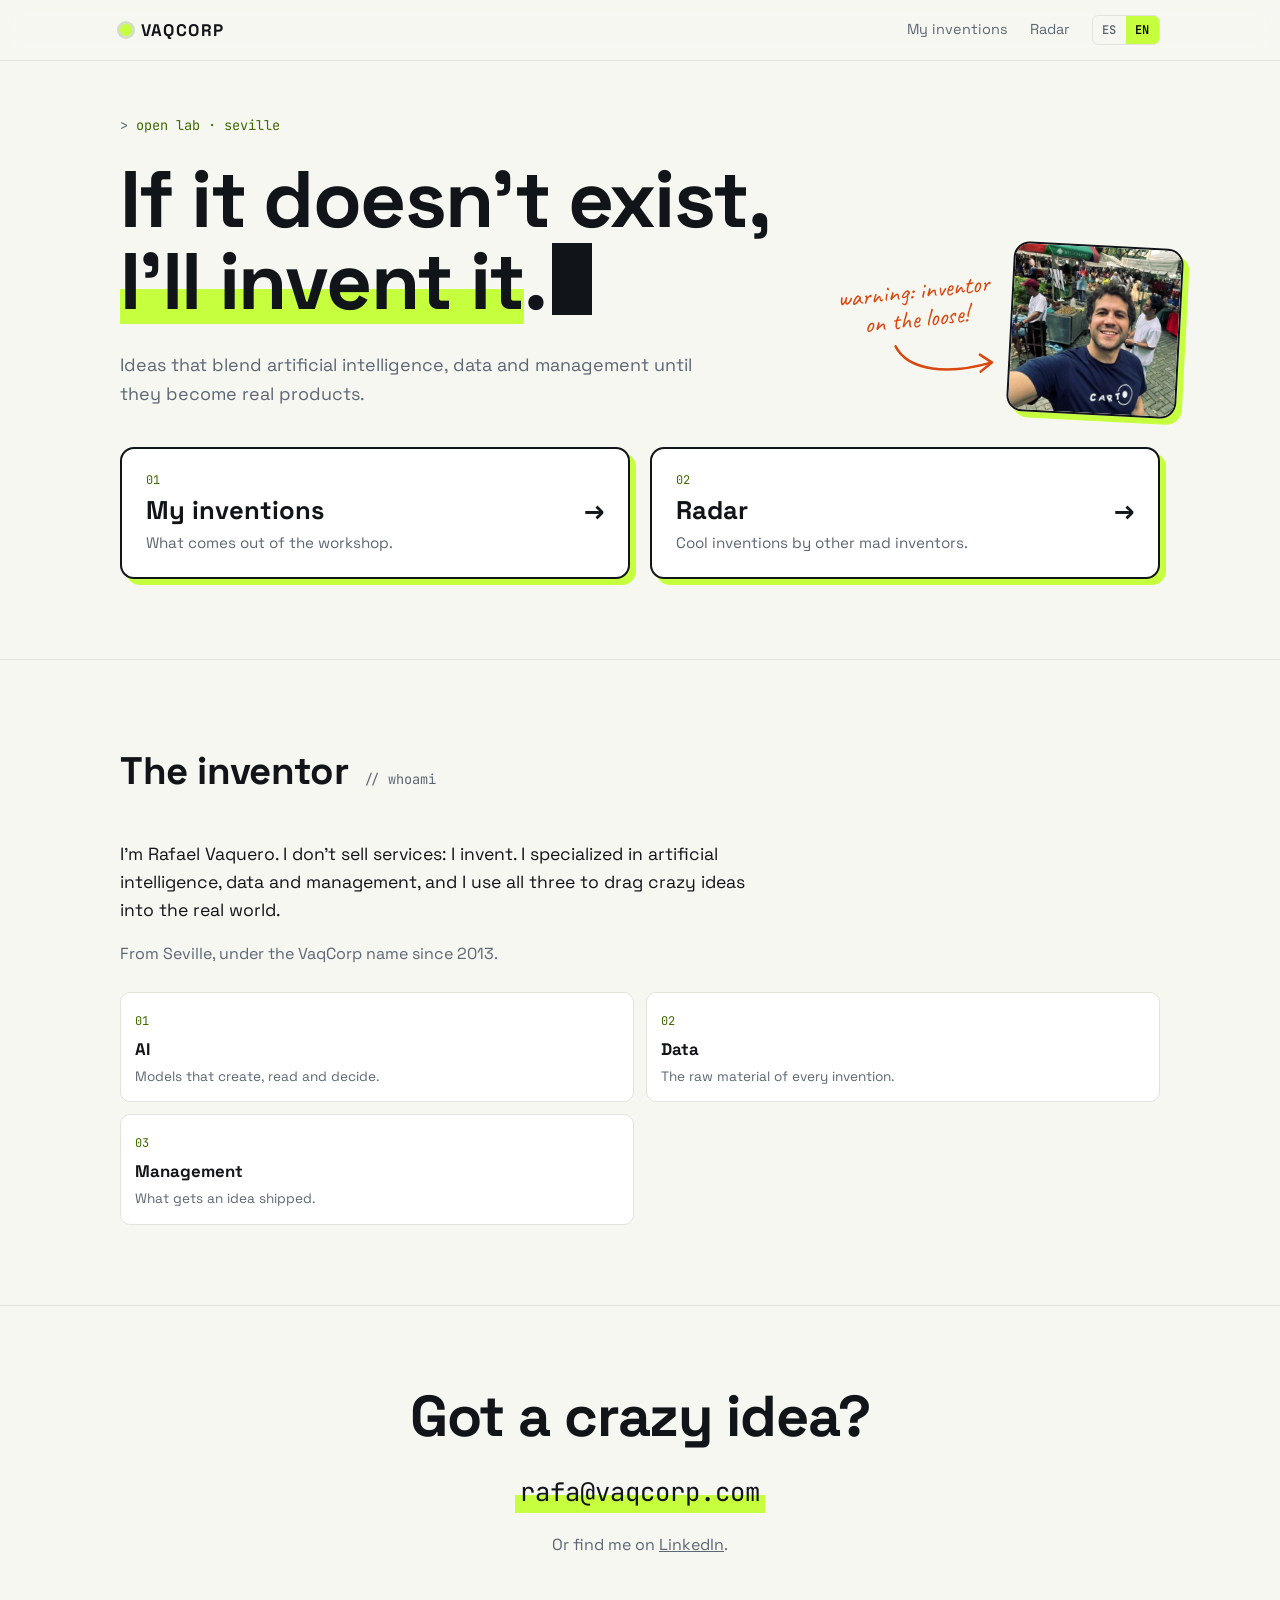
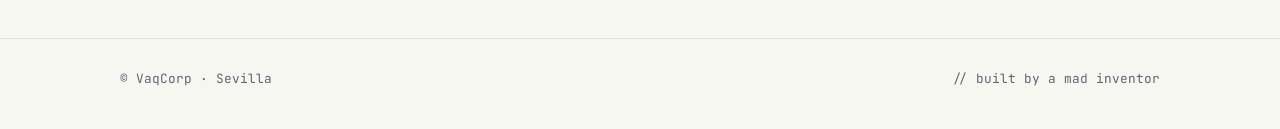
==== commit 27377307: "Move inventor photo into the hero beside the note The photo now sits next to 'cuidado, inventor suel" ====
--- a/index.html
+++ b/index.html
@@ -31,9 +31,12 @@
   <p class="tag mono"><span lang="es">laboratorio abierto · sevilla</span><span lang="en">open lab · seville</span></p>
   <h1><span lang="es">Si no existe, <em>lo invento</em>.</span><span lang="en">If it doesn't exist, <em>I'll invent it</em>.</span><span class="cursor"></span></h1>
   <p class="lede"><span lang="es">Ideas que combinan inteligencia artificial, datos y gestión hasta convertirse en productos reales.</span><span lang="en">Ideas that blend artificial intelligence, data and management until they become real products.</span></p>
-  <div class="note hand" aria-hidden="true">
-    <span lang="es">¡cuidado, inventor<br>suelto!</span><span lang="en">warning: inventor<br>on the loose!</span>
-    <svg width="110" height="44" viewBox="0 0 110 44" fill="none" stroke="currentColor" stroke-width="2.5" stroke-linecap="round" stroke-linejoin="round"><path d="M100 4 C 90 30, 50 38, 6 30"/><path d="M17 21 L6 30 L18 38"/></svg>
+  <div class="hero-portrait">
+    <div class="note hand" aria-hidden="true">
+      <span lang="es">¡cuidado, inventor<br>suelto!</span><span lang="en">warning: inventor<br>on the loose!</span>
+      <svg width="110" height="44" viewBox="0 0 110 44" fill="none" stroke="currentColor" stroke-width="2.5" stroke-linecap="round" stroke-linejoin="round"><path d="M10 4 C 20 30, 60 38, 104 30"/><path d="M93 21 L104 30 L92 38"/></svg>
+    </div>
+    <img class="photo" src="img/rafael.webp" alt="Rafael Vaquero" width="400" height="400">
   </div>
   <div class="hub">
     <a href="inventos.html">
@@ -52,7 +55,6 @@
 <section id="inventor"><div class="wrap">
   <div class="sec-h"><h2><span lang="es">El inventor</span><span lang="en">The inventor</span></h2><span class="mono">// whoami</span></div>
   <div class="about">
-    <img class="photo" src="img/rafael.webp" alt="Rafael Vaquero" width="400" height="400">
     <div>
       <p><span lang="es">Soy Rafael Vaquero. No vendo servicios: invento. Me especialicé en inteligencia artificial, datos y gestión, y uso las tres cosas para llevar ideas locas hasta el mundo real.</span><span lang="en">I'm Rafael Vaquero. I don't sell services: I invent. I specialized in artificial intelligence, data and management, and I use all three to drag crazy ideas into the real world.</span></p>
       <p class="muted"><span lang="es">Desde Sevilla, bajo el nombre de VaqCorp desde 2013.</span><span lang="en">From Seville, under the VaqCorp name since 2013.</span></p>
--- a/home.css
+++ b/home.css
@@ -7,9 +7,11 @@
 .cursor{display:inline-block;width:.5em;height:.9em;background:var(--text);vertical-align:-.08em;margin-left:.08em;animation:blink 1.1s steps(1) infinite}
 @keyframes blink{50%{opacity:0}}
 .lede{margin-top:1.8rem;max-width:52ch;color:var(--muted);font-size:1.12rem}
-.note{position:absolute;right:0;top:120px;transform:rotate(-6deg);color:var(--warn);font-size:1.7rem;line-height:1.1;text-align:center}
-.note svg{display:block;margin:.4rem 0 0 -40px}
-@media (max-width:860px){.note{position:static;transform:rotate(-3deg);margin-top:2rem;text-align:left}.note svg{display:none}}
+.hero-portrait{position:absolute;right:0;top:130px;display:flex;align-items:center;gap:16px}
+.note{transform:rotate(-6deg);color:var(--warn);font-size:1.6rem;line-height:1.1;text-align:center}
+.note svg{display:block;margin:.4rem 0 0 auto}
+.photo{width:170px;height:170px;object-fit:cover;border-radius:16px;border:2px solid var(--text);box-shadow:6px 6px 0 var(--acc);transform:rotate(3deg);display:block}
+@media (max-width:1000px){.hero-portrait{position:static;margin-top:2rem;flex-direction:row-reverse;justify-content:flex-end}.note{transform:rotate(-3deg);text-align:left}.note svg{display:none}.photo{width:110px;height:110px}}
 
 .hub{display:grid;grid-template-columns:repeat(2,1fr);gap:20px;margin-top:2.4rem}
 @media (max-width:760px){.hub{grid-template-columns:1fr}}
@@ -19,9 +21,6 @@
 .hub strong{font-size:1.6rem;line-height:1.1;display:flex;justify-content:space-between;align-items:baseline}
 .hub p{color:var(--muted);font-size:.95rem}
 
-.about{display:grid;grid-template-columns:220px 1fr;gap:48px;align-items:start}
-@media (max-width:760px){.about{grid-template-columns:1fr}}
-.photo{width:220px;height:220px;object-fit:cover;border-radius:16px;border:1px solid var(--line);box-shadow:8px 8px 0 var(--acc);display:block}
 .about p{font-size:1.1rem;margin-bottom:1rem;max-width:60ch}
 .about p.muted{color:var(--muted);font-size:1rem}
 .pillars{display:grid;grid-template-columns:repeat(2,1fr);gap:12px;margin-top:1.6rem}
